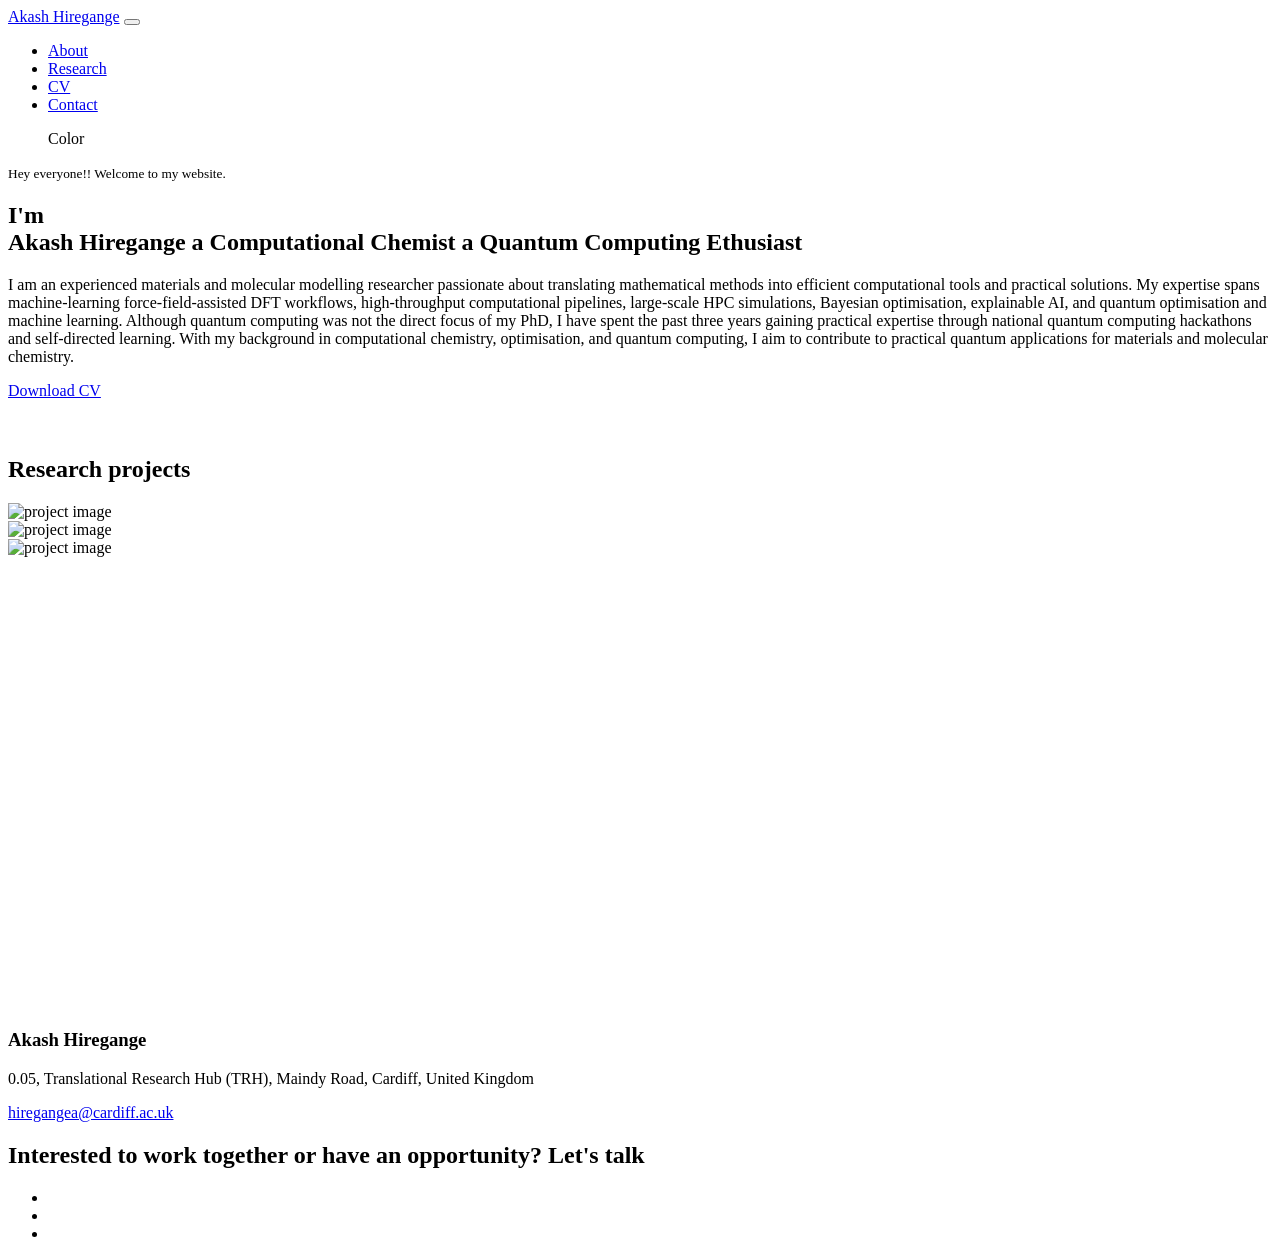
==== index.html @ 556f96cc "Adding index and resume html files. Need to add folders as well" ====
<!doctype html>
<html lang="en">
  <head>
    <meta charset="utf-8">
    <meta name="viewport" content="width=device-width, initial-scale=1, shrink-to-fit=no">
    <meta name="description" content="">
    <meta name="author" content="">

    <title>Akash Hiregange's webpage</title>

    <link rel="stylesheet" href="css/bootstrap.min.css">
    <link rel="stylesheet" href="css/unicons.css">
    <link rel="stylesheet" href="css/owl.carousel.min.css">
    <link rel="stylesheet" href="css/owl.theme.default.min.css">
    <!-- MAIN STYLE -->
    <link rel="stylesheet" href="css/tooplate-style.css">
    <link rel="stylesheet" href="css/styles.css">

    <link href="vendor/font-awesome/css/font-awesome.min.css" rel="stylesheet">

<!--

Tooplate 2115 Marvel

https://www.tooplate.com/view/2115-marvel

-->
  </head>
  <body>

    <!-- MENU -->
    <nav class="navbar navbar-expand-sm navbar-light">
        <div class="container">
            <a class="navbar-brand" href="index.html"><i class='uil uil-user'></i> Akash Hiregange</a>

            <button class="navbar-toggler" type="button" data-toggle="collapse" data-target="#navbarNav" aria-controls="navbarNav" aria-expanded="false"
                aria-label="Toggle navigation">
                <span class="navbar-toggler-icon"></span>
                <span class="navbar-toggler-icon"></span>
                <span class="navbar-toggler-icon"></span>
            </button>

            <div class="collapse navbar-collapse" id="navbarNav">
                <ul class="navbar-nav mx-auto">
                    <li class="nav-item">
                        <a href="#about" class="nav-link"><span data-hover="About">About</span></a>
                    </li>
                    <li class="nav-item">
                        <a href="#project" class="nav-link"><span data-hover="Research">Research</span></a>
                    </li>
                    <li class="nav-item">
                        <a href="resume.html" class="nav-link"><span data-hover="CV">CV</span></a>
                    </li>
                    <li class="nav-item">
                        <a href="#contact" class="nav-link"><span data-hover="Contact">Contact</span></a>
                    </li>
                </ul>

                <ul class="navbar-nav ml-lg-auto">
                    <div class="ml-lg-4">
                      <div class="color-mode d-lg-flex justify-content-center align-items-center">
                        <i class="color-mode-icon"></i>
                        Color
                      </div>
                    </div>
                </ul>
            </div>
        </div>
    </nav>

    <!-- ABOUT -->
<!--    <section class="about full-screen d-lg-flex justify-content-center align-items-center" id="about">-->
    <section id="about">
        <div class="container">
            <div class="row">
                
                <div class="col-lg-12 col-md-12 col-12 d-flex align-items-center">
                    <div class="about-text">
                        <small class="small-text">Hey everyone!! Welcome to <span class="mobile-block">my website.</span></small>
                        <h1 class="animated animated-text">
                            <span class="mr-2">I'm</span>
                                <div class="animated-info">
                                    <span class="animated-item">Akash Hiregange</span>
                                    <span class="animated-item">a Computational Chemist</span>
                                    <span class="animated-item">a Quantum Computing Ethusiast</span>
                                </div>
                        </h1>

                        <p>I am an experienced materials and molecular modelling researcher passionate about translating
                            mathematical methods into efficient computational tools and practical solutions. My expertise
                            spans machine-learning force-field-assisted DFT workflows, high-throughput computational pipelines,
                            large-scale HPC simulations, Bayesian optimisation, explainable AI, and quantum optimisation
                            and machine learning. Although quantum computing was not the direct focus of my PhD, I have
                            spent the past three years gaining practical expertise through national quantum computing
                            hackathons and self-directed learning. With my background in computational chemistry,
                            optimisation, and quantum computing, I aim to contribute to practical quantum applications for
                            materials and molecular chemistry. </p>
                        
                        <div class="custom-btn-group mt-4">
                          <a href="files/CV_Akash_main.pdf" download="Akash-CV.pdf" class="btn mr-lg-2 custom-btn">
                              <i class='uil uil-file-alt'></i> Download CV
                          </a>
                          <!-- <a href="#contact" class="btn custom-btn custom-btn-bg custom-btn-link">Read my blogs</a> -->
                        </div>
                    </div>
                </div>

            </div>

            <div class="row">
                <div class="col-sm">
                    <div class="about-image svg">
                        <img src="images/animation1_resize.gif" class="img-fluid" alt="">
                    </div>
                </div>

                <div class="col-sm">
                    <div class="about-image svg">
                        <img src="images/animation2_resize.gif" class="img-fluid" alt="">
                    </div>
                </div>

            </div>




        </div>
    </section>

    <!-- PROJECTS -->
    <section class="project py-5" id="project">
        <div class="container">

                <div class="row">
                  <div class="col-lg-11 text-center mx-auto col-12">

                      <div class="col-lg-8 mx-auto">
                        <h2>Research projects</h2>
                      </div>

                      <div class="owl-carousel owl-theme">
                        <div class="item">
                          <div class="project-info">
                            <img src="images/project/Slide1.png" class="img-fluid" alt="project image">
                          </div>
                        </div>

                        <div class="item">
                          <div class="project-info">
                            <img src="images/project/Slide2.png" class="img-fluid" alt="project image">
                          </div>
                        </div>

                        <div class="item">
                          <div class="project-info">
                            <img src="images/project/Slide3.png" class="img-fluid" alt="project image">
                          </div>
                        </div>

                      </div>

                  </div>
                </div>
        </div>
    </section>

<!--    <section class="research-projects py-5" id="project">-->
<!--      <div class="container">-->

<!--        &lt;!&ndash; Section heading &ndash;&gt;-->
<!--        <div class="text-center mb-5">-->
<!--          <h2 class="fw-bold">Research Projects</h2>-->
<!--          <p class="text-muted">-->
<!--            Selected research projects and scientific work-->
<!--          </p>-->
<!--        </div>-->

<!--        &lt;!&ndash; Projects &ndash;&gt;-->
<!--        <div class="row g-4">-->

<!--          &lt;!&ndash; Project 1 &ndash;&gt;-->
<!--          <div class="col-md-6 col-lg-4">-->
<!--            <div class="project-card">-->
<!--              <img-->
<!--                src="images/project/surface_energy_phase_diagrams.jpg"-->
<!--                alt="Surface energy phase diagrams"-->
<!--                class="img-fluid"-->
<!--              >-->

<!--              <div class="project-card-body">-->
<!--                <h4>Surface Energy Phase Diagrams</h4>-->
<!--                <p>-->
<!--                  Investigation of surface energetics and phase stability-->
<!--                  using computational modelling.-->
<!--                </p>-->
<!--                <a href="#" class="project-link">View project →</a>-->
<!--              </div>-->
<!--            </div>-->
<!--          </div>-->

<!--          &lt;!&ndash; Project 2 &ndash;&gt;-->
<!--          <div class="col-md-6 col-lg-4">-->
<!--            <div class="project-card">-->
<!--              <img-->
<!--                src="images/project/project-image02.png"-->
<!--                alt="Research project 2"-->
<!--                class="img-fluid"-->
<!--              >-->

<!--              <div class="project-card-body">-->
<!--                <h4>Project Title Two</h4>-->
<!--                <p>-->
<!--                  Short description of the research project and its main-->
<!--                  scientific objective.-->
<!--                </p>-->
<!--                <a href="#" class="project-link">View project →</a>-->
<!--              </div>-->
<!--            </div>-->
<!--          </div>-->

<!--          &lt;!&ndash; Project 3 &ndash;&gt;-->
<!--          <div class="col-md-6 col-lg-4">-->
<!--            <div class="project-card">-->
<!--              <img-->
<!--                src="images/project/project-image03.png"-->
<!--                alt="Research project 3"-->
<!--                class="img-fluid"-->
<!--              >-->

<!--              <div class="project-card-body">-->
<!--                <h4>Project Title Three</h4>-->
<!--                <p>-->
<!--                  Short description of the research project and its main-->
<!--                  scientific objective.-->
<!--                </p>-->
<!--                <a href="#" class="project-link">View project →</a>-->
<!--              </div>-->
<!--            </div>-->
<!--          </div>-->

<!--          &lt;!&ndash; Project 4 &ndash;&gt;-->
<!--          <div class="col-md-6 col-lg-4">-->
<!--            <div class="project-card">-->
<!--              <img-->
<!--                src="images/project/project-image04.png"-->
<!--                alt="Research project 4"-->
<!--                class="img-fluid"-->
<!--              >-->

<!--              <div class="project-card-body">-->
<!--                <h4>Project Title Four</h4>-->
<!--                <p>-->
<!--                  Short description of the research project and its main-->
<!--                  scientific objective.-->
<!--                </p>-->
<!--                <a href="#" class="project-link">View project →</a>-->
<!--              </div>-->
<!--            </div>-->
<!--          </div>-->

<!--          &lt;!&ndash; Project 5 &ndash;&gt;-->
<!--          <div class="col-md-6 col-lg-4">-->
<!--            <div class="project-card">-->
<!--              <div class="project-image">-->
<!--                <img-->
<!--                  src="images/project/project-image05.png"-->
<!--                  alt="Research project 5"-->
<!--                  class="img-fluid"-->
<!--                >-->
<!--              </div>-->

<!--              <div class="project-card-body">-->
<!--                <h4>Project Title Five</h4>-->
<!--                <p>-->
<!--                  Short description of the research project and its main-->
<!--                  scientific objective.-->
<!--                </p>-->
<!--                <a href="#" class="project-link">View project →</a>-->
<!--              </div>-->
<!--            </div>-->
<!--          </div>-->

<!--        </div>-->
<!--      </div>-->
<!--    </section>-->


<!--    &lt;!&ndash; FEATURES &ndash;&gt;-->
<!--    <section class="resume py-5 d-lg-flex justify-content-center align-items-center" id="resume">-->
<!--        <div class="container">-->
<!--            <div class="row">-->

<!--                <div class="col-lg-6 col-12">-->
<!--                  <h2 class="mb-4">Experiences</h2>-->

<!--                    <div class="timeline">-->
<!--                        <div class="timeline-wrapper">-->
<!--                             <div class="timeline-yr">-->
<!--                                  <span>2019</span>-->
<!--                             </div>-->
<!--                             <div class="timeline-info">-->
<!--                                  <h3><span>Project Manager</span><small>Best Studio</small></h3>-->
<!--                                  <p>Proin ornare non purus ut rutrum. Nulla facilisi. Aliquam laoreet libero ac pharetra feugiat. Cras ac fermentum nunc, a faucibus nunc.</p>-->
<!--                             </div>-->
<!--                        </div>-->

<!--                        <div class="timeline-wrapper">-->
<!--                            <div class="timeline-yr">-->
<!--                                <span>2018</span>-->
<!--                            </div>-->
<!--                            <div class="timeline-info">-->
<!--                                <h3><span>UX Designer</span><small>Digital Ace</small></h3>-->
<!--                                <p>Fusce rutrum augue id orci rhoncus molestie. Nunc auctor dignissim lacus vel iaculis.</p>-->
<!--                            </div>-->
<!--                        </div>-->

<!--                        <div class="timeline-wrapper">-->
<!--                            <div class="timeline-yr">-->
<!--                                <span>2016</span>-->
<!--                            </div>-->
<!--                            <div class="timeline-info">-->
<!--                                <h3><span>UI Freelancer</h3>-->
<!--                                <p>Sed fringilla vitae enim sit amet cursus. Sed cursus dictum tortor quis pharetra. Pellentesque habitant morbi tristique senectus et netus et malesuada fames ac turpis egestas.</p>-->
<!--                            </div>-->
<!--                        </div>-->
<!--                        -->
<!--                        <div class="timeline-wrapper">-->
<!--                            <div class="timeline-yr">-->
<!--                                <span>2014</span>-->
<!--                            </div>-->
<!--                            <div class="timeline-info">-->
<!--                                <h3><span>Junior Designer<small>Crafted Co.</small></h3>-->
<!--                                <p>Cras scelerisque scelerisque condimentum. Nullam at volutpat mi. Nunc auctor ipsum eget magna consequat viverra.</p>-->
<!--                            </div>-->
<!--                        </div>-->

<!--                    </div>-->
<!--                </div>-->

<!--                <div class="col-lg-6 col-12">-->
<!--                  <h2 class="mb-4 mobile-mt-2">Educations</h2>-->

<!--                    <div class="timeline">-->
<!--                        <div class="timeline-wrapper">-->
<!--                             <div class="timeline-yr">-->
<!--                                  <span>2017</span>-->
<!--                             </div>-->
<!--                             <div class="timeline-info">-->
<!--                                  <h3><span>Mobile Web</span><small>Master Design</small></h3>-->
<!--                                  <p>Please tell your friends about Tooplate website. That would be very helpful. We need your support.</p>-->
<!--                             </div>-->
<!--                        </div>-->

<!--                        <div class="timeline-wrapper">-->
<!--                            <div class="timeline-yr">-->
<!--                                <span>2015</span>-->
<!--                            </div>-->
<!--                            <div class="timeline-info">-->
<!--                                <h3><span>User Interfaces</span><small>Creative Agency</small></h3>-->
<!--                                <p><a rel="nofollow" href="https://www.facebook.com/tooplate">Tooplate</a> is a great website to download HTML templates without any login or email.</p>-->
<!--                            </div>-->
<!--                        </div>-->
<!--                        -->
<!--                        <div class="timeline-wrapper">-->
<!--                            <div class="timeline-yr">-->
<!--                                <span>2013</span>-->
<!--                            </div>-->
<!--                            <div class="timeline-info">-->
<!--                                <h3><span>Artwork Design</span><small>New Art School</small></h3>-->
<!--                                <p>You can freely use Tooplate's templates for your business or personal sites. You cannot redistribute this template without a permission.</p>-->
<!--                            </div>-->
<!--                        </div>-->

<!--                    </div>-->
<!--                </div>-->
<!--                -->
<!--            </div>-->
<!--        </div>-->
<!--    </section>-->

    <!-- CONTACT -->
    <section class="contact py-5" id="contact">
      <div class="container">
        <div class="row">
          
          <div class="col-lg-5 mr-lg-5 col-12">
            <div class="google-map w-100">
              <iframe src="https://www.google.com/maps/embed?pb=!1m18!1m12!1m3!1d2484.06417499771!2d-3.1889135238367783!3d51.49368981170542!2m3!1f0!2f0!3f0!3m2!1i1024!2i768!4f13.1!3m3!1m2!1s0x486e1d75b00a4489%3A0xdf97c6f25f324407!2sTranslational%20Research%20Hub!5e0!3m2!1sen!2suk!4v1764110910935!5m2!1sen!2suk" width="600" height="450" style="border:0;" allowfullscreen="" loading="lazy" referrerpolicy="no-referrer-when-downgrade"></iframe>
            </div>

            <div class="contact-info d-flex justify-content-between align-items-center py-4 px-lg-5">
                <div class="contact-info-item">
                  <h3 class="mb-3 text-white">Akash Hiregange</h3>
                  <p class="footer-text mb-0">0.05, Translational Research Hub (TRH), Maindy Road, Cardiff, United Kingdom</p>
                    <p></p>
                  <p><a href="mailto:hiregangea@cardiff.ac.uk">hiregangea@cardiff.ac.uk</a></p>
                </div>

<!--                <ul class="social-links">-->
<!--                     <li><a href="#" class="uil uil-dribbble" data-toggle="tooltip" data-placement="left" title="Dribbble"></a></li>-->
<!--                     <li><a href="#" class="uil uil-instagram" data-toggle="tooltip" data-placement="left" title="Instagram"></a></li>-->
<!--                     <li><a href="#" class="uil uil-youtube" data-toggle="tooltip" data-placement="left" title="Youtube"></a></li>-->
<!--                </ul>-->
            </div>
          </div>

          <div class="col-lg-6 col-12">
            <div class="contact-form">
              <h2 class="mb-4">Interested to work together or have an opportunity? Let's talk</h2>

              <ul class="list-inline list-social-icons mb-0">
                <li class="list-inline-item">
                  <a href="https://linkedin.com/in/akash-hiregange-612a5b189">
                    <span class="fa-stack fa-lg">
                      <i class="fa fa-circle fa-stack-2x"></i>
                      <i class="fa fa-linkedin fa-stack-1x fa-inverse"></i>
                    </span>
                  </a>
                </li>
                <li class="list-inline-item">
                  <a href="https://github.com/AkashHiregange">
                    <span class="fa-stack fa-lg">
                      <i class="fa fa-circle fa-stack-2x"></i>
                      <i class="fa fa-github fa-stack-1x fa-inverse"></i>
                    </span>
                  </a>
                </li>
                <li class="list-inline-item">
                  <a href="mailto:hiregangea@cardiff.ac.uk">
                    <span class="fa-stack fa-lg">
                      <i class="fa fa-circle fa-stack-2x"></i>
                      <i class="fa fa-envelope fa-stack-1x fa-inverse"></i>
                    </span>
                  </a>
                </li>
              </ul>

<!--              <h3 class="mb-4">You can reach out to me at <a href="mailto:hiregangea@cardiff.ac.uk">hiregangea@cardiff.ac.uk-->
<!--              </a> or on LinkedIn <a href="https://www.linkedin.com/in/ahiregange/">Akash Hiregange</a></h3>-->

              <!--<form action="" method="get">
                <div class="row">
                  <div class="col-lg-6 col-12">
                    <input type="text" class="form-control" name="name" placeholder="Your Name" id="name">
                  </div>

                  <div class="col-lg-6 col-12">
                    <input type="email" class="form-control" name="email" placeholder="Email" id="email">
                  </div>

                  <div class="col-12">
                    <textarea name="message" rows="6" class="form-control" id="message" placeholder="Message"></textarea>
                  </div>

                  <div class="ml-lg-auto col-lg-5 col-12">
                    <input type="submit" class="form-control submit-btn" value="Send Button">
                  </div>
                </div>
              </form>-->
            </div>
          </div>

        </div>
      </div>
    </section>

    <!-- FOOTER -->
<!--     <footer class="footer py-5">-->
<!--          <div class="container">-->
<!--               <div class="row">-->

<!--                    <div class="col-lg-12 col-12">                                -->
<!--                        <p class="copyright-text text-center">Copyright &copy; 2019 Company Name . All rights reserved</p>-->
<!--                        <p class="copyright-text text-center">Designed by <a rel="nofollow" href="https://www.facebook.com/tooplate">Tooplate</a></p>-->
<!--                    </div>-->
<!--                    -->
<!--               </div>-->
<!--          </div>-->
<!--     </footer>-->

    <script src="js/jquery-3.3.1.min.js"></script>
    <script src="js/popper.min.js"></script>
    <script src="js/bootstrap.min.js"></script>
    <script src="js/Headroom.js"></script>
    <script src="js/jQuery.headroom.js"></script>
    <script src="js/owl.carousel.min.js"></script>
    <script src="js/smoothscroll.js"></script>
    <script src="js/custom.js"></script>

  </body>
</html>
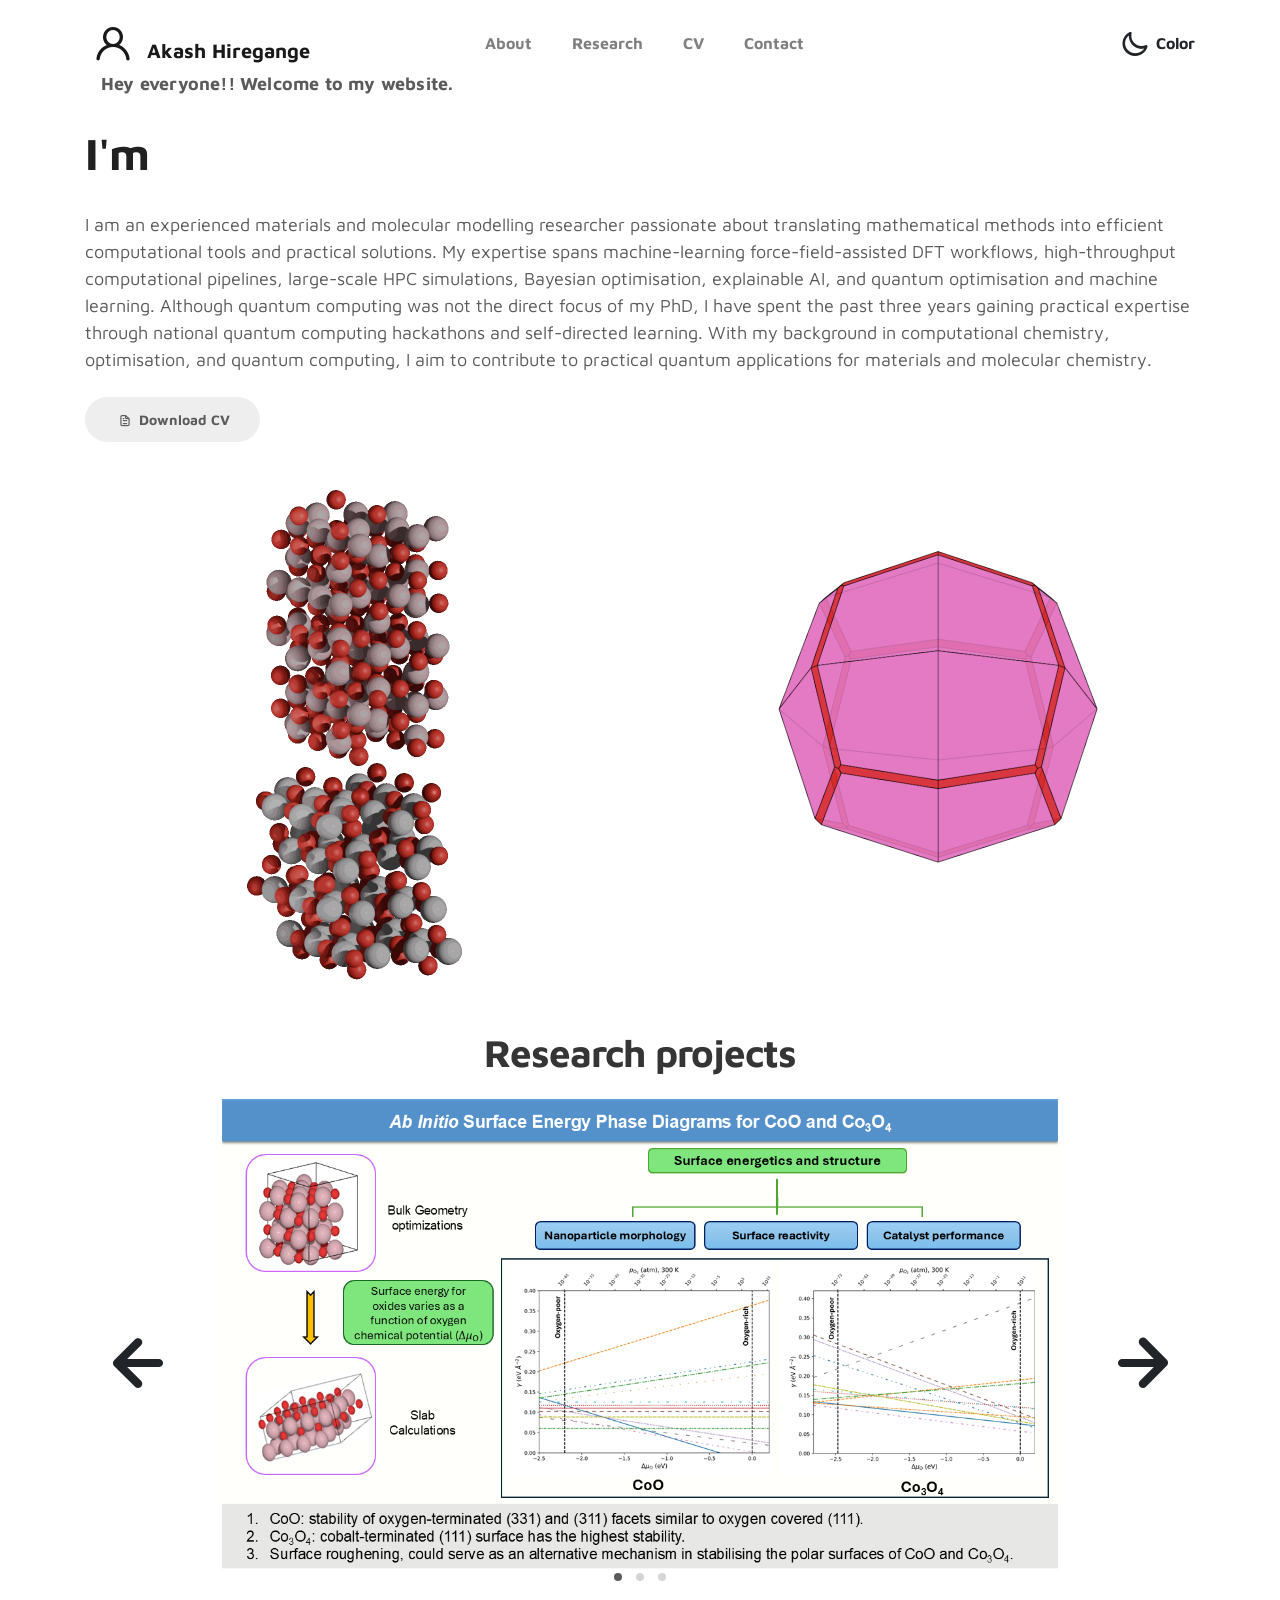
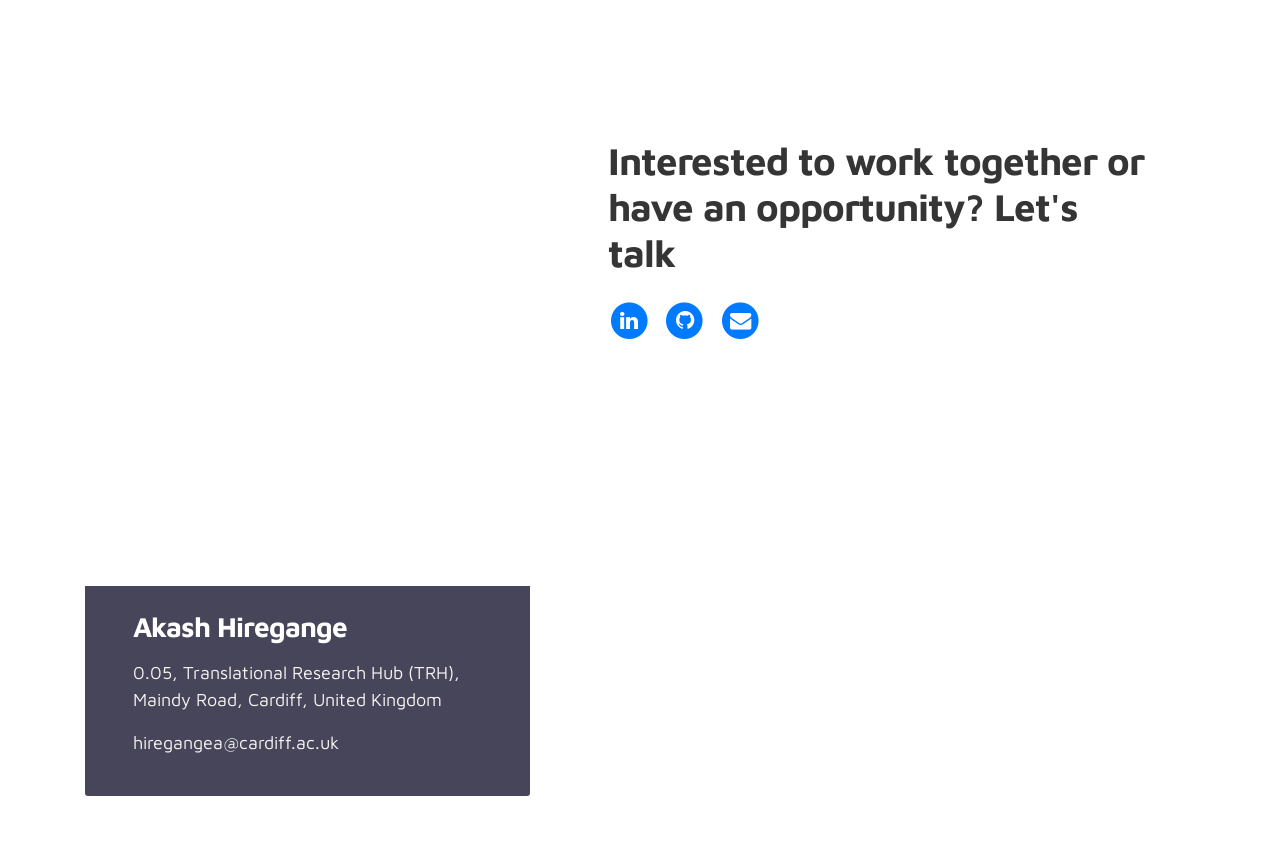
==== commit aba25f03: "Update index.html" ====
--- a/index.html
+++ b/index.html
@@ -142,19 +142,19 @@
                       <div class="owl-carousel owl-theme">
                         <div class="item">
                           <div class="project-info">
-                            <img src="images/project/Slide1.png" class="img-fluid" alt="project image">
+                            <img src="images/project/Slide1.PNG" class="img-fluid" alt="project image">
                           </div>
                         </div>
 
                         <div class="item">
                           <div class="project-info">
-                            <img src="images/project/Slide2.png" class="img-fluid" alt="project image">
+                            <img src="images/project/Slide2.PNG" class="img-fluid" alt="project image">
                           </div>
                         </div>
 
                         <div class="item">
                           <div class="project-info">
-                            <img src="images/project/Slide3.png" class="img-fluid" alt="project image">
+                            <img src="images/project/Slide3.PNG" class="img-fluid" alt="project image">
                           </div>
                         </div>
 
@@ -489,4 +489,4 @@
     <script src="js/custom.js"></script>
 
   </body>
-</html>+</html>
--- a/css/unicons.css
+++ b/css/unicons.css
@@ -0,0 +1,1058 @@
+@font-face {
+  font-family: 'unicons';
+  src: url('../font/unicons.eot?42479262');
+  src: url('../font/unicons.eot?42479262#iefix') format('embedded-opentype'),
+       url('../font/unicons.woff2?42479262') format('woff2'),
+       url('../font/unicons.woff?42479262') format('woff'),
+       url('../font/unicons.ttf?42479262') format('truetype'),
+       url('../font/unicons.svg?42479262#unicons') format('svg');
+  font-weight: normal;
+  font-style: normal;
+}
+/* Chrome hack: SVG is rendered more smooth in Windozze. 100% magic, uncomment if you need it. */
+/* Note, that will break hinting! In other OS-es font will be not as sharp as it could be */
+/*
+@media screen and (-webkit-min-device-pixel-ratio:0) {
+  @font-face {
+    font-family: 'unicons';
+    src: url('../font/unicons.svg?42479262#unicons') format('svg');
+  }
+}
+*/
+ 
+ [class^="uil-"]:before, [class*=" uil-"]:before {
+  font-family: "unicons";
+  font-style: normal;
+  font-weight: normal;
+  speak: none;
+ 
+  display: inline-block;
+  text-decoration: inherit;
+  width: 1em;
+  margin-right: .2em;
+  text-align: center;
+  /* opacity: .8; */
+ 
+  /* For safety - reset parent styles, that can break glyph codes*/
+  font-variant: normal;
+  text-transform: none;
+ 
+  /* fix buttons height, for twitter bootstrap */
+  line-height: 1em;
+ 
+  /* Animation center compensation - margins should be symmetric */
+  /* remove if not needed */
+  margin-left: .2em;
+ 
+  /* you can be more comfortable with increased icons size */
+  /* font-size: 120%; */
+ 
+  /* Font smoothing. That was taken from TWBS */
+  -webkit-font-smoothing: antialiased;
+  -moz-osx-font-smoothing: grayscale;
+ 
+  /* Uncomment for 3D effect */
+  /* text-shadow: 1px 1px 1px rgba(127, 127, 127, 0.3); */
+}
+ 
+.uil-abacus:before { content: '\e800'; } /* '' */
+.uil-accessible-icon-alt:before { content: '\e801'; } /* '' */
+.uil-adjust-alt:before { content: '\e802'; } /* '' */
+.uil-adjust-circle:before { content: '\e803'; } /* '' */
+.uil-adjust-half:before { content: '\e804'; } /* '' */
+.uil-adjust:before { content: '\e805'; } /* '' */
+.uil-airplay:before { content: '\e806'; } /* '' */
+.uil-align-alt:before { content: '\e807'; } /* '' */
+.uil-align-center-alt:before { content: '\e808'; } /* '' */
+.uil-align-center-h:before { content: '\e809'; } /* '' */
+.uil-align-center-justify:before { content: '\e80a'; } /* '' */
+.uil-align-center-v:before { content: '\e80b'; } /* '' */
+.uil-align-center:before { content: '\e80c'; } /* '' */
+.uil-align-justify:before { content: '\e80d'; } /* '' */
+.uil-align-left-justify:before { content: '\e80e'; } /* '' */
+.uil-align-left:before { content: '\e80f'; } /* '' */
+.uil-align-letter-right:before { content: '\e810'; } /* '' */
+.uil-align-right-justify:before { content: '\e811'; } /* '' */
+.uil-align-right:before { content: '\e812'; } /* '' */
+.uil-align:before { content: '\e813'; } /* '' */
+.uil-ambulance:before { content: '\e814'; } /* '' */
+.uil-analysis:before { content: '\e815'; } /* '' */
+.uil-analytics:before { content: '\e816'; } /* '' */
+.uil-anchor:before { content: '\e817'; } /* '' */
+.uil-android-phone-slash:before { content: '\e818'; } /* '' */
+.uil-angle-double-down:before { content: '\e819'; } /* '' */
+.uil-angle-double-left:before { content: '\e81a'; } /* '' */
+.uil-angle-double-right:before { content: '\e81b'; } /* '' */
+.uil-angle-double-up:before { content: '\e81c'; } /* '' */
+.uil-angle-down:before { content: '\e81d'; } /* '' */
+.uil-angle-left:before { content: '\e81e'; } /* '' */
+.uil-angle-right-b:before { content: '\e81f'; } /* '' */
+.uil-angle-right:before { content: '\e820'; } /* '' */
+.uil-angle-up:before { content: '\e821'; } /* '' */
+.uil-annoyed-alt:before { content: '\e822'; } /* '' */
+.uil-annoyed:before { content: '\e823'; } /* '' */
+.uil-apps:before { content: '\e824'; } /* '' */
+.uil-archive-alt:before { content: '\e825'; } /* '' */
+.uil-archive:before { content: '\e826'; } /* '' */
+.uil-arrow-break:before { content: '\e827'; } /* '' */
+.uil-arrow-circle-down:before { content: '\e828'; } /* '' */
+.uil-arrow-circle-left:before { content: '\e829'; } /* '' */
+.uil-arrow-circle-right:before { content: '\e82a'; } /* '' */
+.uil-arrow-circle-up:before { content: '\e82b'; } /* '' */
+.uil-arrow-compress-h:before { content: '\e82c'; } /* '' */
+.uil-arrow-down-left:before { content: '\e82d'; } /* '' */
+.uil-arrow-down-right:before { content: '\e82e'; } /* '' */
+.uil-arrow-down:before { content: '\e82f'; } /* '' */
+.uil-arrow-from-right:before { content: '\e830'; } /* '' */
+.uil-arrow-from-top:before { content: '\e831'; } /* '' */
+.uil-arrow-growth:before { content: '\e832'; } /* '' */
+.uil-arrow-left:before { content: '\e833'; } /* '' */
+.uil-arrow-random:before { content: '\e834'; } /* '' */
+.uil-arrow-resize-diagonal:before { content: '\e835'; } /* '' */
+.uil-arrow-right:before { content: '\e836'; } /* '' */
+.uil-arrow-to-bottom:before { content: '\e837'; } /* '' */
+.uil-arrow-to-right:before { content: '\e838'; } /* '' */
+.uil-arrow-up-left:before { content: '\e839'; } /* '' */
+.uil-arrow-up-right:before { content: '\e83a'; } /* '' */
+.uil-arrow-up:before { content: '\e83b'; } /* '' */
+.uil-arrows-h-alt:before { content: '\e83c'; } /* '' */
+.uil-arrows-h:before { content: '\e83d'; } /* '' */
+.uil-arrows-left-down:before { content: '\e83e'; } /* '' */
+.uil-arrows-maximize:before { content: '\e83f'; } /* '' */
+.uil-arrows-merge:before { content: '\e840'; } /* '' */
+.uil-arrows-resize-h:before { content: '\e841'; } /* '' */
+.uil-arrows-resize-v:before { content: '\e842'; } /* '' */
+.uil-arrows-resize:before { content: '\e843'; } /* '' */
+.uil-arrows-right-down:before { content: '\e844'; } /* '' */
+.uil-arrows-shrink-h:before { content: '\e845'; } /* '' */
+.uil-arrows-shrink-v:before { content: '\e846'; } /* '' */
+.uil-arrows-up-right:before { content: '\e847'; } /* '' */
+.uil-arrows-v-alt:before { content: '\e848'; } /* '' */
+.uil-arrows-v:before { content: '\e849'; } /* '' */
+.uil-at:before { content: '\e84a'; } /* '' */
+.uil-atm-card:before { content: '\e84b'; } /* '' */
+.uil-atom:before { content: '\e84c'; } /* '' */
+.uil-auto-flash:before { content: '\e84d'; } /* '' */
+.uil-award-alt:before { content: '\e84e'; } /* '' */
+.uil-award:before { content: '\e84f'; } /* '' */
+.uil-baby-carriage:before { content: '\e850'; } /* '' */
+.uil-backpack:before { content: '\e851'; } /* '' */
+.uil-backspace:before { content: '\e852'; } /* '' */
+.uil-backward:before { content: '\e853'; } /* '' */
+.uil-bag-alt:before { content: '\e854'; } /* '' */
+.uil-bag-slash:before { content: '\e855'; } /* '' */
+.uil-bag:before { content: '\e856'; } /* '' */
+.uil-ball:before { content: '\e857'; } /* '' */
+.uil-ban:before { content: '\e858'; } /* '' */
+.uil-bars:before { content: '\e859'; } /* '' */
+.uil-basketball-hoop:before { content: '\e85a'; } /* '' */
+.uil-basketball:before { content: '\e85b'; } /* '' */
+.uil-battery-bolt:before { content: '\e85c'; } /* '' */
+.uil-battery-empty:before { content: '\e85d'; } /* '' */
+.uil-bed-double:before { content: '\e85e'; } /* '' */
+.uil-bed:before { content: '\e85f'; } /* '' */
+.uil-bell-school:before { content: '\e860'; } /* '' */
+.uil-bell-slash:before { content: '\e861'; } /* '' */
+.uil-bill:before { content: '\e862'; } /* '' */
+.uil-bitcoin-circle:before { content: '\e863'; } /* '' */
+.uil-bitcoin:before { content: '\e864'; } /* '' */
+.uil-bluetooth-b:before { content: '\e865'; } /* '' */
+.uil-bolt-alt:before { content: '\e866'; } /* '' */
+.uil-bolt-slash:before { content: '\e867'; } /* '' */
+.uil-bolt:before { content: '\e868'; } /* '' */
+.uil-book-alt:before { content: '\e869'; } /* '' */
+.uil-book-medical:before { content: '\e86a'; } /* '' */
+.uil-book-open:before { content: '\e86b'; } /* '' */
+.uil-book-reader:before { content: '\e86c'; } /* '' */
+.uil-book:before { content: '\e86d'; } /* '' */
+.uil-bookmark-full:before { content: '\e86e'; } /* '' */
+.uil-bookmark:before { content: '\e86f'; } /* '' */
+.uil-books:before { content: '\e870'; } /* '' */
+.uil-boombox:before { content: '\e871'; } /* '' */
+.uil-border-alt:before { content: '\e872'; } /* '' */
+.uil-border-bottom:before { content: '\e873'; } /* '' */
+.uil-border-clear:before { content: '\e874'; } /* '' */
+.uil-border-horizontal:before { content: '\e875'; } /* '' */
+.uil-border-inner:before { content: '\e876'; } /* '' */
+.uil-border-left:before { content: '\e877'; } /* '' */
+.uil-border-out:before { content: '\e878'; } /* '' */
+.uil-border-right:before { content: '\e879'; } /* '' */
+.uil-border-top:before { content: '\e87a'; } /* '' */
+.uil-border-vertical:before { content: '\e87b'; } /* '' */
+.uil-box:before { content: '\e87c'; } /* '' */
+.uil-briefcase-alt:before { content: '\e87d'; } /* '' */
+.uil-briefcase:before { content: '\e87e'; } /* '' */
+.uil-bright:before { content: '\e87f'; } /* '' */
+.uil-brightness-empty:before { content: '\e880'; } /* '' */
+.uil-brightness-half:before { content: '\e881'; } /* '' */
+.uil-brightness-low:before { content: '\e882'; } /* '' */
+.uil-brightness-minus:before { content: '\e883'; } /* '' */
+.uil-brightness-plus:before { content: '\e884'; } /* '' */
+.uil-brightness:before { content: '\e885'; } /* '' */
+.uil-bring-bottom:before { content: '\e886'; } /* '' */
+.uil-bring-front:before { content: '\e887'; } /* '' */
+.uil-brush-alt:before { content: '\e888'; } /* '' */
+.uil-bug:before { content: '\e889'; } /* '' */
+.uil-building:before { content: '\e88a'; } /* '' */
+.uil-bullseye:before { content: '\e88b'; } /* '' */
+.uil-bus-alt:before { content: '\e88c'; } /* '' */
+.uil-bus-school:before { content: '\e88d'; } /* '' */
+.uil-bus:before { content: '\e88e'; } /* '' */
+.uil-calcualtor:before { content: '\e88f'; } /* '' */
+.uil-calculator-alt:before { content: '\e890'; } /* '' */
+.uil-calendar-alt:before { content: '\e891'; } /* '' */
+.uil-calendar-slash:before { content: '\e892'; } /* '' */
+.uil-calender:before { content: '\e893'; } /* '' */
+.uil-calling:before { content: '\e894'; } /* '' */
+.uil-camera-plus:before { content: '\e895'; } /* '' */
+.uil-camera-slash:before { content: '\e896'; } /* '' */
+.uil-camera:before { content: '\e897'; } /* '' */
+.uil-cancel:before { content: '\e898'; } /* '' */
+.uil-capsule:before { content: '\e899'; } /* '' */
+.uil-capture:before { content: '\e89a'; } /* '' */
+.uil-car-sideview:before { content: '\e89b'; } /* '' */
+.uil-car-slash:before { content: '\e89c'; } /* '' */
+.uil-car-wash:before { content: '\e89d'; } /* '' */
+.uil-car:before { content: '\e89e'; } /* '' */
+.uil-card-atm:before { content: '\e89f'; } /* '' */
+.uil-caret-right:before { content: '\e8a0'; } /* '' */
+.uil-cart:before { content: '\e8a1'; } /* '' */
+.uil-cell:before { content: '\e8a2'; } /* '' */
+.uil-celsius:before { content: '\e8a3'; } /* '' */
+.uil-chart-bar-alt:before { content: '\e8a4'; } /* '' */
+.uil-chart-bar:before { content: '\e8a5'; } /* '' */
+.uil-chart-down:before { content: '\e8a6'; } /* '' */
+.uil-chart-growth-alt:before { content: '\e8a7'; } /* '' */
+.uil-chart-growth:before { content: '\e8a8'; } /* '' */
+.uil-chart-line:before { content: '\e8a9'; } /* '' */
+.uil-chart-pie-alt:before { content: '\e8aa'; } /* '' */
+.uil-chart-pie:before { content: '\e8ab'; } /* '' */
+.uil-chart:before { content: '\e8ac'; } /* '' */
+.uil-chat-bubble-user:before { content: '\e8ad'; } /* '' */
+.uil-chat-info:before { content: '\e8ae'; } /* '' */
+.uil-chat:before { content: '\e8af'; } /* '' */
+.uil-check-circle:before { content: '\e8b0'; } /* '' */
+.uil-check-square:before { content: '\e8b1'; } /* '' */
+.uil-check:before { content: '\e8b2'; } /* '' */
+.uil-circle-layer:before { content: '\e8b3'; } /* '' */
+.uil-circle:before { content: '\e8b4'; } /* '' */
+.uil-circuit:before { content: '\e8b5'; } /* '' */
+.uil-clapper-board:before { content: '\e8b6'; } /* '' */
+.uil-clipboard-alt:before { content: '\e8b7'; } /* '' */
+.uil-clipboard-blank:before { content: '\e8b8'; } /* '' */
+.uil-clipboard-notes:before { content: '\e8b9'; } /* '' */
+.uil-clipboard:before { content: '\e8ba'; } /* '' */
+.uil-clock-eight:before { content: '\e8bb'; } /* '' */
+.uil-clock-five:before { content: '\e8bc'; } /* '' */
+.uil-clock-nine:before { content: '\e8bd'; } /* '' */
+.uil-clock-seven:before { content: '\e8be'; } /* '' */
+.uil-clock-ten:before { content: '\e8bf'; } /* '' */
+.uil-clock-three:before { content: '\e8c0'; } /* '' */
+.uil-clock-two:before { content: '\e8c1'; } /* '' */
+.uil-clock:before { content: '\e8c2'; } /* '' */
+.uil-closed-captioning:before { content: '\e8c3'; } /* '' */
+.uil-cloud-block:before { content: '\e8c4'; } /* '' */
+.uil-cloud-bookmark:before { content: '\e8c5'; } /* '' */
+.uil-cloud-check:before { content: '\e8c6'; } /* '' */
+.uil-cloud-computing:before { content: '\e8c7'; } /* '' */
+.uil-cloud-data-connection:before { content: '\e8c8'; } /* '' */
+.uil-cloud-database-tree:before { content: '\e8c9'; } /* '' */
+.uil-cloud-download:before { content: '\e8ca'; } /* '' */
+.uil-cloud-drizzle:before { content: '\e8cb'; } /* '' */
+.uil-cloud-exclamation:before { content: '\e8cc'; } /* '' */
+.uil-cloud-hail:before { content: '\e8cd'; } /* '' */
+.uil-cloud-heart:before { content: '\e8ce'; } /* '' */
+.uil-cloud-info:before { content: '\e8cf'; } /* '' */
+.uil-cloud-lock:before { content: '\e8d0'; } /* '' */
+.uil-cloud-meatball:before { content: '\e8d1'; } /* '' */
+.uil-cloud-moon-hail:before { content: '\e8d2'; } /* '' */
+.uil-cloud-moon-meatball:before { content: '\e8d3'; } /* '' */
+.uil-cloud-moon-rain:before { content: '\e8d4'; } /* '' */
+.uil-cloud-moon-showers:before { content: '\e8d5'; } /* '' */
+.uil-cloud-moon:before { content: '\e8d6'; } /* '' */
+.uil-cloud-question:before { content: '\e8d7'; } /* '' */
+.uil-cloud-rain-sun:before { content: '\e8d8'; } /* '' */
+.uil-cloud-rain:before { content: '\e8d9'; } /* '' */
+.uil-cloud-redo:before { content: '\e8da'; } /* '' */
+.uil-cloud-set:before { content: '\e8db'; } /* '' */
+.uil-cloud-share:before { content: '\e8dc'; } /* '' */
+.uil-cloud-shield:before { content: '\e8dd'; } /* '' */
+.uil-cloud-showers-alt:before { content: '\e8de'; } /* '' */
+.uil-cloud-showers-heavy:before { content: '\e8df'; } /* '' */
+.uil-cloud-showers:before { content: '\e8e0'; } /* '' */
+.uil-cloud-slash:before { content: '\e8e1'; } /* '' */
+.uil-cloud-sun-hail:before { content: '\e8e2'; } /* '' */
+.uil-cloud-sun-meatball:before { content: '\e8e3'; } /* '' */
+.uil-cloud-sun-rain-alt:before { content: '\e8e4'; } /* '' */
+.uil-cloud-sun-rain:before { content: '\e8e5'; } /* '' */
+.uil-cloud-sun-tear:before { content: '\e8e6'; } /* '' */
+.uil-cloud-sun:before { content: '\e8e7'; } /* '' */
+.uil-cloud-times:before { content: '\e8e8'; } /* '' */
+.uil-cloud-unlock:before { content: '\e8e9'; } /* '' */
+.uil-cloud-upload:before { content: '\e8ea'; } /* '' */
+.uil-cloud-wifi:before { content: '\e8eb'; } /* '' */
+.uil-cloud-wind:before { content: '\e8ec'; } /* '' */
+.uil-cloud:before { content: '\e8ed'; } /* '' */
+.uil-clouds:before { content: '\e8ee'; } /* '' */
+.uil-club:before { content: '\e8ef'; } /* '' */
+.uil-code:before { content: '\e8f0'; } /* '' */
+.uil-coffee:before { content: '\e8f1'; } /* '' */
+.uil-cog:before { content: '\e8f2'; } /* '' */
+.uil-coins:before { content: '\e8f3'; } /* '' */
+.uil-columns:before { content: '\e8f4'; } /* '' */
+.uil-comment-alt-block:before { content: '\e8f5'; } /* '' */
+.uil-comment-alt-chart-lines:before { content: '\e8f6'; } /* '' */
+.uil-comment-alt-check:before { content: '\e8f7'; } /* '' */
+.uil-comment-alt-dots:before { content: '\e8f8'; } /* '' */
+.uil-comment-alt-download:before { content: '\e8f9'; } /* '' */
+.uil-comment-alt-edit:before { content: '\e8fa'; } /* '' */
+.uil-comment-alt-exclamation:before { content: '\e8fb'; } /* '' */
+.uil-comment-alt-heart:before { content: '\e8fc'; } /* '' */
+.uil-comment-alt-image:before { content: '\e8fd'; } /* '' */
+.uil-comment-alt-info:before { content: '\e8fe'; } /* '' */
+.uil-comment-alt-lines:before { content: '\e8ff'; } /* '' */
+.uil-comment-alt-lock:before { content: '\e900'; } /* '' */
+.uil-comment-alt-medical:before { content: '\e901'; } /* '' */
+.uil-comment-alt-message:before { content: '\e902'; } /* '' */
+.uil-comment-alt-notes:before { content: '\e903'; } /* '' */
+.uil-comment-alt-plus:before { content: '\e904'; } /* '' */
+.uil-comment-alt-question:before { content: '\e905'; } /* '' */
+.uil-comment-alt-redo:before { content: '\e906'; } /* '' */
+.uil-comment-alt-search:before { content: '\e907'; } /* '' */
+.uil-comment-alt-share:before { content: '\e908'; } /* '' */
+.uil-comment-alt-shield:before { content: '\e909'; } /* '' */
+.uil-comment-alt-upload:before { content: '\e90a'; } /* '' */
+.uil-comment-alt-verify:before { content: '\e90b'; } /* '' */
+.uil-comment-alt:before { content: '\e90c'; } /* '' */
+.uil-comment-block:before { content: '\e90d'; } /* '' */
+.uil-comment-chart-line:before { content: '\e90e'; } /* '' */
+.uil-comment-check:before { content: '\e90f'; } /* '' */
+.uil-comment-dots:before { content: '\e910'; } /* '' */
+.uil-comment-download:before { content: '\e911'; } /* '' */
+.uil-comment-edit:before { content: '\e912'; } /* '' */
+.uil-comment-exclamation:before { content: '\e913'; } /* '' */
+.uil-comment-heart:before { content: '\e914'; } /* '' */
+.uil-comment-image:before { content: '\e915'; } /* '' */
+.uil-comment-info-alt:before { content: '\e916'; } /* '' */
+.uil-comment-info:before { content: '\e917'; } /* '' */
+.uil-comment-lines:before { content: '\e918'; } /* '' */
+.uil-comment-lock:before { content: '\e919'; } /* '' */
+.uil-comment-medical:before { content: '\e91a'; } /* '' */
+.uil-comment-message:before { content: '\e91b'; } /* '' */
+.uil-comment-notes:before { content: '\e91c'; } /* '' */
+.uil-comment-plus:before { content: '\e91d'; } /* '' */
+.uil-comment-question:before { content: '\e91e'; } /* '' */
+.uil-comment-redo:before { content: '\e91f'; } /* '' */
+.uil-comment-search:before { content: '\e920'; } /* '' */
+.uil-comment-share:before { content: '\e921'; } /* '' */
+.uil-comment-shield:before { content: '\e922'; } /* '' */
+.uil-comment-slash:before { content: '\e923'; } /* '' */
+.uil-comment-upload:before { content: '\e924'; } /* '' */
+.uil-comment-verify:before { content: '\e925'; } /* '' */
+.uil-comment:before { content: '\e926'; } /* '' */
+.uil-comments-alt:before { content: '\e927'; } /* '' */
+.uil-comments:before { content: '\e928'; } /* '' */
+.uil-commnet-alt-slash:before { content: '\e929'; } /* '' */
+.uil-compact-disc:before { content: '\e92a'; } /* '' */
+.uil-compass:before { content: '\e92b'; } /* '' */
+.uil-compress-alt-left:before { content: '\e92c'; } /* '' */
+.uil-compress-alt:before { content: '\e92d'; } /* '' */
+.uil-compress-arrows:before { content: '\e92e'; } /* '' */
+.uil-compress-lines:before { content: '\e92f'; } /* '' */
+.uil-compress-point:before { content: '\e930'; } /* '' */
+.uil-compress-v:before { content: '\e931'; } /* '' */
+.uil-compress:before { content: '\e932'; } /* '' */
+.uil-computer-mouse:before { content: '\e933'; } /* '' */
+.uil-confused:before { content: '\e934'; } /* '' */
+.uil-constructor:before { content: '\e935'; } /* '' */
+.uil-copy-alt:before { content: '\e936'; } /* '' */
+.uil-copy-landscape:before { content: '\e937'; } /* '' */
+.uil-copy:before { content: '\e938'; } /* '' */
+.uil-copyright:before { content: '\e939'; } /* '' */
+.uil-corner-down-left:before { content: '\e93a'; } /* '' */
+.uil-corner-down-right-alt:before { content: '\e93b'; } /* '' */
+.uil-corner-down-right:before { content: '\e93c'; } /* '' */
+.uil-corner-left-down:before { content: '\e93d'; } /* '' */
+.uil-corner-right-down:before { content: '\e93e'; } /* '' */
+.uil-corner-up-left-alt:before { content: '\e93f'; } /* '' */
+.uil-corner-up-left:before { content: '\e940'; } /* '' */
+.uil-corner-up-right-alt:before { content: '\e941'; } /* '' */
+.uil-corner-up-right:before { content: '\e942'; } /* '' */
+.uil-creative-commons-pd-alt:before { content: '\e943'; } /* '' */
+.uil-creative-commons-pd:before { content: '\e944'; } /* '' */
+.uil-crockery:before { content: '\e945'; } /* '' */
+.uil-crop-alt-rotate-left:before { content: '\e946'; } /* '' */
+.uil-crop-alt-rotate-right:before { content: '\e947'; } /* '' */
+.uil-crop-alt:before { content: '\e948'; } /* '' */
+.uil-crosshair-alt:before { content: '\e949'; } /* '' */
+.uil-crosshair:before { content: '\e94a'; } /* '' */
+.uil-crosshairs:before { content: '\e94b'; } /* '' */
+.uil-cube:before { content: '\e94c'; } /* '' */
+.uil-data-sharing:before { content: '\e94d'; } /* '' */
+.uil-database-alt:before { content: '\e94e'; } /* '' */
+.uil-database:before { content: '\e94f'; } /* '' */
+.uil-desert:before { content: '\e950'; } /* '' */
+.uil-desktop-alt-slash:before { content: '\e951'; } /* '' */
+.uil-desktop-alt:before { content: '\e952'; } /* '' */
+.uil-desktop-cloud-alt:before { content: '\e953'; } /* '' */
+.uil-desktop-slash:before { content: '\e954'; } /* '' */
+.uil-desktop:before { content: '\e955'; } /* '' */
+.uil-dialpad-alt:before { content: '\e956'; } /* '' */
+.uil-dialpad:before { content: '\e957'; } /* '' */
+.uil-diamond:before { content: '\e958'; } /* '' */
+.uil-diary-alt:before { content: '\e959'; } /* '' */
+.uil-diary:before { content: '\e95a'; } /* '' */
+.uil-dice-five:before { content: '\e95b'; } /* '' */
+.uil-dice-four:before { content: '\e95c'; } /* '' */
+.uil-dice-one:before { content: '\e95d'; } /* '' */
+.uil-dice-six:before { content: '\e95e'; } /* '' */
+.uil-dice-three:before { content: '\e95f'; } /* '' */
+.uil-dice-two:before { content: '\e960'; } /* '' */
+.uil-direction:before { content: '\e961'; } /* '' */
+.uil-directions:before { content: '\e962'; } /* '' */
+.uil-dizzy-meh:before { content: '\e963'; } /* '' */
+.uil-dna:before { content: '\e964'; } /* '' */
+.uil-document-layout-center:before { content: '\e965'; } /* '' */
+.uil-document-layout-left:before { content: '\e966'; } /* '' */
+.uil-document-layout-right:before { content: '\e967'; } /* '' */
+.uil-document:before { content: '\e968'; } /* '' */
+.uil-dollar-alt:before { content: '\e969'; } /* '' */
+.uil-dollar-sign-alt:before { content: '\e96a'; } /* '' */
+.uil-dollar-sign:before { content: '\e96b'; } /* '' */
+.uil-down-arrow:before { content: '\e96c'; } /* '' */
+.uil-download-alt:before { content: '\e96d'; } /* '' */
+.uil-dribbble:before { content: '\e96e'; } /* '' */
+.uil-drill:before { content: '\e96f'; } /* '' */
+.uil-dropbox:before { content: '\e970'; } /* '' */
+.uil-dumbbell:before { content: '\e971'; } /* '' */
+.uil-edit-alt:before { content: '\e972'; } /* '' */
+.uil-edit:before { content: '\e973'; } /* '' */
+.uil-ellipsis-h:before { content: '\e974'; } /* '' */
+.uil-ellipsis-v:before { content: '\e975'; } /* '' */
+.uil-emoji:before { content: '\e976'; } /* '' */
+.uil-enter:before { content: '\e977'; } /* '' */
+.uil-entry:before { content: '\e978'; } /* '' */
+.uil-envelope-add:before { content: '\e979'; } /* '' */
+.uil-envelope-alt:before { content: '\e97a'; } /* '' */
+.uil-envelope-block:before { content: '\e97b'; } /* '' */
+.uil-envelope-bookmark:before { content: '\e97c'; } /* '' */
+.uil-envelope-check:before { content: '\e97d'; } /* '' */
+.uil-envelope-download-alt:before { content: '\e97e'; } /* '' */
+.uil-envelope-download:before { content: '\e97f'; } /* '' */
+.uil-envelope-edit:before { content: '\e980'; } /* '' */
+.uil-envelope-exclamation:before { content: '\e981'; } /* '' */
+.uil-envelope-heart:before { content: '\e982'; } /* '' */
+.uil-envelope-info:before { content: '\e983'; } /* '' */
+.uil-envelope-lock:before { content: '\e984'; } /* '' */
+.uil-envelope-minus:before { content: '\e985'; } /* '' */
+.uil-envelope-open:before { content: '\e986'; } /* '' */
+.uil-envelope-question:before { content: '\e987'; } /* '' */
+.uil-envelope-receive:before { content: '\e988'; } /* '' */
+.uil-envelope-redo:before { content: '\e989'; } /* '' */
+.uil-envelope-search:before { content: '\e98a'; } /* '' */
+.uil-envelope-send:before { content: '\e98b'; } /* '' */
+.uil-envelope-share:before { content: '\e98c'; } /* '' */
+.uil-envelope-shield:before { content: '\e98d'; } /* '' */
+.uil-envelope-star:before { content: '\e98e'; } /* '' */
+.uil-envelope-times:before { content: '\e98f'; } /* '' */
+.uil-envelope-upload-alt:before { content: '\e990'; } /* '' */
+.uil-envelope-upload:before { content: '\e991'; } /* '' */
+.uil-envelope:before { content: '\e992'; } /* '' */
+.uil-envelopes:before { content: '\e993'; } /* '' */
+.uil-equal-circle:before { content: '\e994'; } /* '' */
+.uil-euro-circle:before { content: '\e995'; } /* '' */
+.uil-euro:before { content: '\e996'; } /* '' */
+.uil-exchange-alt:before { content: '\e997'; } /* '' */
+.uil-exchange:before { content: '\e998'; } /* '' */
+.uil-exclamation-circle:before { content: '\e999'; } /* '' */
+.uil-exclamation-octagon:before { content: '\e99a'; } /* '' */
+.uil-exclamation-triangle:before { content: '\e99b'; } /* '' */
+.uil-exclude:before { content: '\e99c'; } /* '' */
+.uil-exit:before { content: '\e99d'; } /* '' */
+.uil-expand-alt:before { content: '\e99e'; } /* '' */
+.uil-expand-arrows-alt:before { content: '\e99f'; } /* '' */
+.uil-expand-arrows:before { content: '\e9a0'; } /* '' */
+.uil-expand-from-corner:before { content: '\e9a1'; } /* '' */
+.uil-expand-left:before { content: '\e9a2'; } /* '' */
+.uil-export:before { content: '\e9a3'; } /* '' */
+.uil-exposure-alt:before { content: '\e9a4'; } /* '' */
+.uil-exposure-increase:before { content: '\e9a5'; } /* '' */
+.uil-external-link-alt:before { content: '\e9a6'; } /* '' */
+.uil-eye-slash:before { content: '\e9a7'; } /* '' */
+.uil-eye:before { content: '\e9a8'; } /* '' */
+.uil-facebook:before { content: '\e9a9'; } /* '' */
+.uil-fahrenheit:before { content: '\e9aa'; } /* '' */
+.uil-fast-mail-alt:before { content: '\e9ab'; } /* '' */
+.uil-fast-mail:before { content: '\e9ac'; } /* '' */
+.uil-favorite:before { content: '\e9ad'; } /* '' */
+.uil-feedback:before { content: '\e9ae'; } /* '' */
+.uil-file-alt:before { content: '\e9af'; } /* '' */
+.uil-file-blank:before { content: '\e9b0'; } /* '' */
+.uil-file-block-alt:before { content: '\e9b1'; } /* '' */
+.uil-file-bookmark-alt:before { content: '\e9b2'; } /* '' */
+.uil-file-check-alt:before { content: '\e9b3'; } /* '' */
+.uil-file-check:before { content: '\e9b4'; } /* '' */
+.uil-file-contract-dollar:before { content: '\e9b5'; } /* '' */
+.uil-file-copy-alt:before { content: '\e9b6'; } /* '' */
+.uil-file-download-alt:before { content: '\e9b7'; } /* '' */
+.uil-file-download:before { content: '\e9b8'; } /* '' */
+.uil-file-edit-alt:before { content: '\e9b9'; } /* '' */
+.uil-file-exclamation-alt:before { content: '\e9ba'; } /* '' */
+.uil-file-exclamation:before { content: '\e9bb'; } /* '' */
+.uil-file-heart:before { content: '\e9bc'; } /* '' */
+.uil-file-info-alt:before { content: '\e9bd'; } /* '' */
+.uil-file-landscape-alt:before { content: '\e9be'; } /* '' */
+.uil-file-landscape:before { content: '\e9bf'; } /* '' */
+.uil-file-lanscape-slash:before { content: '\e9c0'; } /* '' */
+.uil-file-lock-alt:before { content: '\e9c1'; } /* '' */
+.uil-file-medical-alt:before { content: '\e9c2'; } /* '' */
+.uil-file-medical:before { content: '\e9c3'; } /* '' */
+.uil-file-minus-alt:before { content: '\e9c4'; } /* '' */
+.uil-file-minus:before { content: '\e9c5'; } /* '' */
+.uil-file-network:before { content: '\e9c6'; } /* '' */
+.uil-file-plus-alt:before { content: '\e9c7'; } /* '' */
+.uil-file-plus:before { content: '\e9c8'; } /* '' */
+.uil-file-question-alt:before { content: '\e9c9'; } /* '' */
+.uil-file-question:before { content: '\e9ca'; } /* '' */
+.uil-file-redo-alt:before { content: '\e9cb'; } /* '' */
+.uil-file-search-alt:before { content: '\e9cc'; } /* '' */
+.uil-file-share-alt:before { content: '\e9cd'; } /* '' */
+.uil-file-shield-alt:before { content: '\e9ce'; } /* '' */
+.uil-file-slash:before { content: '\e9cf'; } /* '' */
+.uil-file-times-alt:before { content: '\e9d0'; } /* '' */
+.uil-file-times:before { content: '\e9d1'; } /* '' */
+.uil-file-upload-alt:before { content: '\e9d2'; } /* '' */
+.uil-file-upload:before { content: '\e9d3'; } /* '' */
+.uil-file:before { content: '\e9d4'; } /* '' */
+.uil-files-landscapes-alt:before { content: '\e9d5'; } /* '' */
+.uil-files-landscapes:before { content: '\e9d6'; } /* '' */
+.uil-film:before { content: '\e9d7'; } /* '' */
+.uil-filter-slash:before { content: '\e9d8'; } /* '' */
+.uil-filter:before { content: '\e9d9'; } /* '' */
+.uil-flask-potion:before { content: '\e9da'; } /* '' */
+.uil-flask:before { content: '\e9db'; } /* '' */
+.uil-flip-h-alt:before { content: '\e9dc'; } /* '' */
+.uil-flip-h:before { content: '\e9dd'; } /* '' */
+.uil-flip-v-alt:before { content: '\e9de'; } /* '' */
+.uil-flip-v:before { content: '\e9df'; } /* '' */
+.uil-flower:before { content: '\e9e0'; } /* '' */
+.uil-focus-add:before { content: '\e9e1'; } /* '' */
+.uil-focus-target:before { content: '\e9e2'; } /* '' */
+.uil-focus:before { content: '\e9e3'; } /* '' */
+.uil-folder-check:before { content: '\e9e4'; } /* '' */
+.uil-folder-download:before { content: '\e9e5'; } /* '' */
+.uil-folder-exclamation:before { content: '\e9e6'; } /* '' */
+.uil-folder-heart:before { content: '\e9e7'; } /* '' */
+.uil-folder-info:before { content: '\e9e8'; } /* '' */
+.uil-folder-lock:before { content: '\e9e9'; } /* '' */
+.uil-folder-medical:before { content: '\e9ea'; } /* '' */
+.uil-folder-minus:before { content: '\e9eb'; } /* '' */
+.uil-folder-network:before { content: '\e9ec'; } /* '' */
+.uil-folder-plus:before { content: '\e9ed'; } /* '' */
+.uil-folder-question:before { content: '\e9ee'; } /* '' */
+.uil-folder-slash:before { content: '\e9ef'; } /* '' */
+.uil-folder-times:before { content: '\e9f0'; } /* '' */
+.uil-folder-upload:before { content: '\e9f1'; } /* '' */
+.uil-folder:before { content: '\e9f2'; } /* '' */
+.uil-food:before { content: '\e9f3'; } /* '' */
+.uil-football-american:before { content: '\e9f4'; } /* '' */
+.uil-football-ball:before { content: '\e9f5'; } /* '' */
+.uil-football:before { content: '\e9f6'; } /* '' */
+.uil-forecastcloud-moon-tear:before { content: '\e9f7'; } /* '' */
+.uil-forwaded-call:before { content: '\e9f8'; } /* '' */
+.uil-forward:before { content: '\e9f9'; } /* '' */
+.uil-frown:before { content: '\e9fa'; } /* '' */
+.uil-game-structure:before { content: '\e9fb'; } /* '' */
+.uil-game:before { content: '\e9fc'; } /* '' */
+.uil-gift:before { content: '\e9fd'; } /* '' */
+.uil-glass-martini-alt-slash:before { content: '\e9fe'; } /* '' */
+.uil-glass-martini-alt:before { content: '\e9ff'; } /* '' */
+.uil-glass-martini:before { content: '\ea00'; } /* '' */
+.uil-glass-tea:before { content: '\ea01'; } /* '' */
+.uil-glass:before { content: '\ea02'; } /* '' */
+.uil-globe:before { content: '\ea03'; } /* '' */
+.uil-gold:before { content: '\ea04'; } /* '' */
+.uil-google-drive:before { content: '\ea05'; } /* '' */
+.uil-graduation-hat:before { content: '\ea06'; } /* '' */
+.uil-graph-bar:before { content: '\ea07'; } /* '' */
+.uil-grid:before { content: '\ea08'; } /* '' */
+.uil-grids:before { content: '\ea09'; } /* '' */
+.uil-grin-tongue-wink-alt:before { content: '\ea0a'; } /* '' */
+.uil-grin-tongue-wink:before { content: '\ea0b'; } /* '' */
+.uil-grin:before { content: '\ea0c'; } /* '' */
+.uil-grip-horizontal-line:before { content: '\ea0d'; } /* '' */
+.uil-hdd:before { content: '\ea0e'; } /* '' */
+.uil-headphones-alt:before { content: '\ea0f'; } /* '' */
+.uil-headphones:before { content: '\ea10'; } /* '' */
+.uil-heart-alt:before { content: '\ea11'; } /* '' */
+.uil-heart-medical:before { content: '\ea12'; } /* '' */
+.uil-heart-rate:before { content: '\ea13'; } /* '' */
+.uil-heart-sign:before { content: '\ea14'; } /* '' */
+.uil-heart:before { content: '\ea15'; } /* '' */
+.uil-heartbeat:before { content: '\ea16'; } /* '' */
+.uil-history-alt:before { content: '\ea17'; } /* '' */
+.uil-history:before { content: '\ea18'; } /* '' */
+.uil-home-alt:before { content: '\ea19'; } /* '' */
+.uil-home:before { content: '\ea1a'; } /* '' */
+.uil-horizontal-align-center:before { content: '\ea1b'; } /* '' */
+.uil-horizontal-align-left:before { content: '\ea1c'; } /* '' */
+.uil-horizontal-align-right:before { content: '\ea1d'; } /* '' */
+.uil-horizontal-distribution-center:before { content: '\ea1e'; } /* '' */
+.uil-horizontal-distribution-left:before { content: '\ea1f'; } /* '' */
+.uil-horizontal-distribution-right:before { content: '\ea20'; } /* '' */
+.uil-hunting:before { content: '\ea21'; } /* '' */
+.uil-image-alt-slash:before { content: '\ea22'; } /* '' */
+.uil-image-block:before { content: '\ea23'; } /* '' */
+.uil-image-broken:before { content: '\ea24'; } /* '' */
+.uil-image-check:before { content: '\ea25'; } /* '' */
+.uil-image-download:before { content: '\ea26'; } /* '' */
+.uil-image-edit:before { content: '\ea27'; } /* '' */
+.uil-image-lock:before { content: '\ea28'; } /* '' */
+.uil-image-minus:before { content: '\ea29'; } /* '' */
+.uil-image-plus:before { content: '\ea2a'; } /* '' */
+.uil-image-question:before { content: '\ea2b'; } /* '' */
+.uil-image-redo:before { content: '\ea2c'; } /* '' */
+.uil-image-resize-landscape:before { content: '\ea2d'; } /* '' */
+.uil-image-resize-square:before { content: '\ea2e'; } /* '' */
+.uil-image-search:before { content: '\ea2f'; } /* '' */
+.uil-image-share:before { content: '\ea30'; } /* '' */
+.uil-image-shield:before { content: '\ea31'; } /* '' */
+.uil-image-slash:before { content: '\ea32'; } /* '' */
+.uil-image-times:before { content: '\ea33'; } /* '' */
+.uil-image-upload:before { content: '\ea34'; } /* '' */
+.uil-image-v:before { content: '\ea35'; } /* '' */
+.uil-image:before { content: '\ea36'; } /* '' */
+.uil-images:before { content: '\ea37'; } /* '' */
+.uil-incoming-call:before { content: '\ea38'; } /* '' */
+.uil-info-circle:before { content: '\ea39'; } /* '' */
+.uil-instagram:before { content: '\ea3a'; } /* '' */
+.uil-invoice:before { content: '\ea3b'; } /* '' */
+.uil-jackhammer:before { content: '\ea3c'; } /* '' */
+.uil-kayak:before { content: '\ea3d'; } /* '' */
+.uil-key-skeleton-alt:before { content: '\ea3e'; } /* '' */
+.uil-key-skeleton:before { content: '\ea3f'; } /* '' */
+.uil-keyboard-alt:before { content: '\ea40'; } /* '' */
+.uil-keyboard-hide:before { content: '\ea41'; } /* '' */
+.uil-keyboard-show:before { content: '\ea42'; } /* '' */
+.uil-keyboard:before { content: '\ea43'; } /* '' */
+.uil-keyhole-circle:before { content: '\ea44'; } /* '' */
+.uil-keyhole-square-full:before { content: '\ea45'; } /* '' */
+.uil-keyhole-square:before { content: '\ea46'; } /* '' */
+.uil-kid:before { content: '\ea47'; } /* '' */
+.uil-label-alt:before { content: '\ea48'; } /* '' */
+.uil-label:before { content: '\ea49'; } /* '' */
+.uil-lamp:before { content: '\ea4a'; } /* '' */
+.uil-laptop-cloud:before { content: '\ea4b'; } /* '' */
+.uil-laptop:before { content: '\ea4c'; } /* '' */
+.uil-laughing:before { content: '\ea4d'; } /* '' */
+.uil-layer-group-slash:before { content: '\ea4e'; } /* '' */
+.uil-layer-group:before { content: '\ea4f'; } /* '' */
+.uil-layers-alt:before { content: '\ea50'; } /* '' */
+.uil-layers-slash:before { content: '\ea51'; } /* '' */
+.uil-layers:before { content: '\ea52'; } /* '' */
+.uil-left-arrow-from-left:before { content: '\ea53'; } /* '' */
+.uil-left-arrow-to-left:before { content: '\ea54'; } /* '' */
+.uil-left-indent-alt:before { content: '\ea55'; } /* '' */
+.uil-left-indent:before { content: '\ea56'; } /* '' */
+.uil-life-ring:before { content: '\ea57'; } /* '' */
+.uil-lightbulb-alt:before { content: '\ea58'; } /* '' */
+.uil-lightbulb:before { content: '\ea59'; } /* '' */
+.uil-line-alt:before { content: '\ea5a'; } /* '' */
+.uil-line-spacing:before { content: '\ea5b'; } /* '' */
+.uil-link-alt:before { content: '\ea5c'; } /* '' */
+.uil-link-broken:before { content: '\ea5d'; } /* '' */
+.uil-link-h:before { content: '\ea5e'; } /* '' */
+.uil-link:before { content: '\ea5f'; } /* '' */
+.uil-list-ui-alt:before { content: '\ea60'; } /* '' */
+.uil-list-ul:before { content: '\ea61'; } /* '' */
+.uil-location-arrow-alt:before { content: '\ea62'; } /* '' */
+.uil-location-arrow:before { content: '\ea63'; } /* '' */
+.uil-location-pin-alt:before { content: '\ea64'; } /* '' */
+.uil-location-point:before { content: '\ea65'; } /* '' */
+.uil-location:before { content: '\ea66'; } /* '' */
+.uil-lock-access:before { content: '\ea67'; } /* '' */
+.uil-lock-alt:before { content: '\ea68'; } /* '' */
+.uil-lock-open-alt:before { content: '\ea69'; } /* '' */
+.uil-lock-slash:before { content: '\ea6a'; } /* '' */
+.uil-lock:before { content: '\ea6b'; } /* '' */
+.uil-mailbox-alt:before { content: '\ea6c'; } /* '' */
+.uil-mailbox:before { content: '\ea6d'; } /* '' */
+.uil-map-marker-alt:before { content: '\ea6e'; } /* '' */
+.uil-map-marker-edit:before { content: '\ea6f'; } /* '' */
+.uil-map-marker-info:before { content: '\ea70'; } /* '' */
+.uil-map-marker-minus:before { content: '\ea71'; } /* '' */
+.uil-map-marker-plus:before { content: '\ea72'; } /* '' */
+.uil-map-marker-question:before { content: '\ea73'; } /* '' */
+.uil-map-marker-shield:before { content: '\ea74'; } /* '' */
+.uil-map-marker-slash:before { content: '\ea75'; } /* '' */
+.uil-map-marker:before { content: '\ea76'; } /* '' */
+.uil-map-pin-alt:before { content: '\ea77'; } /* '' */
+.uil-map-pin:before { content: '\ea78'; } /* '' */
+.uil-map:before { content: '\ea79'; } /* '' */
+.uil-mars:before { content: '\ea7a'; } /* '' */
+.uil-maximize-left:before { content: '\ea7b'; } /* '' */
+.uil-medal:before { content: '\ea7c'; } /* '' */
+.uil-medical-drip:before { content: '\ea7d'; } /* '' */
+.uil-medical-square-full:before { content: '\ea7e'; } /* '' */
+.uil-medical-square:before { content: '\ea7f'; } /* '' */
+.uil-medical:before { content: '\ea80'; } /* '' */
+.uil-medkit:before { content: '\ea81'; } /* '' */
+.uil-meeting-board:before { content: '\ea82'; } /* '' */
+.uil-meh-alt:before { content: '\ea83'; } /* '' */
+.uil-meh-closed-eye:before { content: '\ea84'; } /* '' */
+.uil-meh:before { content: '\ea85'; } /* '' */
+.uil-message:before { content: '\ea86'; } /* '' */
+.uil-microphone-slash:before { content: '\ea87'; } /* '' */
+.uil-microphone:before { content: '\ea88'; } /* '' */
+.uil-minus-circle:before { content: '\ea89'; } /* '' */
+.uil-minus-path:before { content: '\ea8a'; } /* '' */
+.uil-minus-square-full:before { content: '\ea8b'; } /* '' */
+.uil-minus-square:before { content: '\ea8c'; } /* '' */
+.uil-minus:before { content: '\ea8d'; } /* '' */
+.uil-missed-call:before { content: '\ea8e'; } /* '' */
+.uil-mobey-bill-slash:before { content: '\ea8f'; } /* '' */
+.uil-mobile-android-alt:before { content: '\ea90'; } /* '' */
+.uil-mobile-android:before { content: '\ea91'; } /* '' */
+.uil-mobile-vibrate:before { content: '\ea92'; } /* '' */
+.uil-modem:before { content: '\ea93'; } /* '' */
+.uil-money-bill-stack:before { content: '\ea94'; } /* '' */
+.uil-money-bill:before { content: '\ea95'; } /* '' */
+.uil-money-insert:before { content: '\ea96'; } /* '' */
+.uil-money-stack:before { content: '\ea97'; } /* '' */
+.uil-money-withdraw:before { content: '\ea98'; } /* '' */
+.uil-money-withdrawal:before { content: '\ea99'; } /* '' */
+.uil-moneybag-alt:before { content: '\ea9a'; } /* '' */
+.uil-moneybag:before { content: '\ea9b'; } /* '' */
+.uil-monitor-heart-rate:before { content: '\ea9c'; } /* '' */
+.uil-monitor:before { content: '\ea9d'; } /* '' */
+.uil-moon-eclipse:before { content: '\ea9e'; } /* '' */
+.uil-moon:before { content: '\ea9f'; } /* '' */
+.uil-moonset:before { content: '\eaa0'; } /* '' */
+.uil-mountains-sun:before { content: '\eaa1'; } /* '' */
+.uil-mountains:before { content: '\eaa2'; } /* '' */
+.uil-mouse-alt:before { content: '\eaa3'; } /* '' */
+.uil-mouse:before { content: '\eaa4'; } /* '' */
+.uil-multiply:before { content: '\eaa5'; } /* '' */
+.uil-music-note:before { content: '\eaa6'; } /* '' */
+.uil-music-tune-slash:before { content: '\eaa7'; } /* '' */
+.uil-music:before { content: '\eaa8'; } /* '' */
+.uil-n-a:before { content: '\eaa9'; } /* '' */
+.uil-navigator:before { content: '\eaaa'; } /* '' */
+.uil-nerd:before { content: '\eaab'; } /* '' */
+.uil-newspaper:before { content: '\eaac'; } /* '' */
+.uil-ninja:before { content: '\eaad'; } /* '' */
+.uil-no-entry:before { content: '\eaae'; } /* '' */
+.uil-notebooks:before { content: '\eaaf'; } /* '' */
+.uil-notes:before { content: '\eab0'; } /* '' */
+.uil-object-group:before { content: '\eab1'; } /* '' */
+.uil-object-ungroup:before { content: '\eab2'; } /* '' */
+.uil-octagon:before { content: '\eab3'; } /* '' */
+.uil-outgoing-call:before { content: '\eab4'; } /* '' */
+.uil-package:before { content: '\eab5'; } /* '' */
+.uil-padlock:before { content: '\eab6'; } /* '' */
+.uil-paint-tool:before { content: '\eab7'; } /* '' */
+.uil-panorama-h-alt:before { content: '\eab8'; } /* '' */
+.uil-panorama-h:before { content: '\eab9'; } /* '' */
+.uil-panorama-v:before { content: '\eaba'; } /* '' */
+.uil-paperclip:before { content: '\eabb'; } /* '' */
+.uil-paragraph:before { content: '\eabc'; } /* '' */
+.uil-parcel:before { content: '\eabd'; } /* '' */
+.uil-parking-square:before { content: '\eabe'; } /* '' */
+.uil-pathfinder-unite:before { content: '\eabf'; } /* '' */
+.uil-pathfinder:before { content: '\eac0'; } /* '' */
+.uil-pause-circle:before { content: '\eac1'; } /* '' */
+.uil-pause:before { content: '\eac2'; } /* '' */
+.uil-pen:before { content: '\eac3'; } /* '' */
+.uil-pentagon:before { content: '\eac4'; } /* '' */
+.uil-phone-alt:before { content: '\eac5'; } /* '' */
+.uil-phone-pause:before { content: '\eac6'; } /* '' */
+.uil-phone-slash:before { content: '\eac7'; } /* '' */
+.uil-phone-times:before { content: '\eac8'; } /* '' */
+.uil-phone-volume:before { content: '\eac9'; } /* '' */
+.uil-phone:before { content: '\eaca'; } /* '' */
+.uil-picture:before { content: '\eacb'; } /* '' */
+.uil-plane-arrival:before { content: '\eacc'; } /* '' */
+.uil-plane-departure:before { content: '\eacd'; } /* '' */
+.uil-plane-fly:before { content: '\eace'; } /* '' */
+.uil-plane:before { content: '\eacf'; } /* '' */
+.uil-play-circle:before { content: '\ead0'; } /* '' */
+.uil-play:before { content: '\ead1'; } /* '' */
+.uil-plug:before { content: '\ead2'; } /* '' */
+.uil-plus-circle:before { content: '\ead3'; } /* '' */
+.uil-plus-square:before { content: '\ead4'; } /* '' */
+.uil-plus:before { content: '\ead5'; } /* '' */
+.uil-podium:before { content: '\ead6'; } /* '' */
+.uil-polygon:before { content: '\ead7'; } /* '' */
+.uil-post-stamp:before { content: '\ead8'; } /* '' */
+.uil-postcard:before { content: '\ead9'; } /* '' */
+.uil-pound-circle:before { content: '\eada'; } /* '' */
+.uil-pound:before { content: '\eadb'; } /* '' */
+.uil-power:before { content: '\eadc'; } /* '' */
+.uil-prescription-bottle:before { content: '\eadd'; } /* '' */
+.uil-presentation-check:before { content: '\eade'; } /* '' */
+.uil-presentation-edit:before { content: '\eadf'; } /* '' */
+.uil-presentation-line:before { content: '\eae0'; } /* '' */
+.uil-presentation-lines-alt:before { content: '\eae1'; } /* '' */
+.uil-presentation-minus:before { content: '\eae2'; } /* '' */
+.uil-presentation-play:before { content: '\eae3'; } /* '' */
+.uil-presentation-plus:before { content: '\eae4'; } /* '' */
+.uil-presentation-times:before { content: '\eae5'; } /* '' */
+.uil-presentation:before { content: '\eae6'; } /* '' */
+.uil-previous:before { content: '\eae7'; } /* '' */
+.uil-pricetag-alt:before { content: '\eae8'; } /* '' */
+.uil-print-slash:before { content: '\eae9'; } /* '' */
+.uil-print:before { content: '\eaea'; } /* '' */
+.uil-processor:before { content: '\eaeb'; } /* '' */
+.uil-pump:before { content: '\eaec'; } /* '' */
+.uil-puzzle-piece:before { content: '\eaed'; } /* '' */
+.uil-question-circle:before { content: '\eaee'; } /* '' */
+.uil-rainbow:before { content: '\eaef'; } /* '' */
+.uil-raindrops-alt:before { content: '\eaf0'; } /* '' */
+.uil-raindrops:before { content: '\eaf1'; } /* '' */
+.uil-receipt-alt:before { content: '\eaf2'; } /* '' */
+.uil-receipt:before { content: '\eaf3'; } /* '' */
+.uil-record-audio:before { content: '\eaf4'; } /* '' */
+.uil-redo:before { content: '\eaf5'; } /* '' */
+.uil-refresh:before { content: '\eaf6'; } /* '' */
+.uil-registered:before { content: '\eaf7'; } /* '' */
+.uil-repeat:before { content: '\eaf8'; } /* '' */
+.uil-restaurant:before { content: '\eaf9'; } /* '' */
+.uil-right-indent-alt:before { content: '\eafa'; } /* '' */
+.uil-rope-way:before { content: '\eafb'; } /* '' */
+.uil-rotate-360:before { content: '\eafc'; } /* '' */
+.uil-rss-alt:before { content: '\eafd'; } /* '' */
+.uil-rss-interface:before { content: '\eafe'; } /* '' */
+.uil-rss:before { content: '\eaff'; } /* '' */
+.uil-ruler-combined:before { content: '\eb00'; } /* '' */
+.uil-ruler:before { content: '\eb01'; } /* '' */
+.uil-sad-cry:before { content: '\eb02'; } /* '' */
+.uil-sad-crying:before { content: '\eb03'; } /* '' */
+.uil-sad-dizzy:before { content: '\eb04'; } /* '' */
+.uil-sad-squint:before { content: '\eb05'; } /* '' */
+.uil-sad:before { content: '\eb06'; } /* '' */
+.uil-scaling-left:before { content: '\eb07'; } /* '' */
+.uil-scaling-right:before { content: '\eb08'; } /* '' */
+.uil-scenery:before { content: '\eb09'; } /* '' */
+.uil-schedule:before { content: '\eb0a'; } /* '' */
+.uil-science:before { content: '\eb0b'; } /* '' */
+.uil-screw:before { content: '\eb0c'; } /* '' */
+.uil-scroll-h:before { content: '\eb0d'; } /* '' */
+.uil-scroll:before { content: '\eb0e'; } /* '' */
+.uil-search-alt:before { content: '\eb0f'; } /* '' */
+.uil-search-minus:before { content: '\eb10'; } /* '' */
+.uil-search-plus:before { content: '\eb11'; } /* '' */
+.uil-search:before { content: '\eb12'; } /* '' */
+.uil-server-alt:before { content: '\eb13'; } /* '' */
+.uil-server-connection:before { content: '\eb14'; } /* '' */
+.uil-server-network-alt:before { content: '\eb15'; } /* '' */
+.uil-server-network:before { content: '\eb16'; } /* '' */
+.uil-server:before { content: '\eb17'; } /* '' */
+.uil-servers:before { content: '\eb18'; } /* '' */
+.uil-servicemark:before { content: '\eb19'; } /* '' */
+.uil-share-alt:before { content: '\eb1a'; } /* '' */
+.uil-shield-check:before { content: '\eb1b'; } /* '' */
+.uil-shield-exclamation:before { content: '\eb1c'; } /* '' */
+.uil-shield-question:before { content: '\eb1d'; } /* '' */
+.uil-shield-slash:before { content: '\eb1e'; } /* '' */
+.uil-shield:before { content: '\eb1f'; } /* '' */
+.uil-ship:before { content: '\eb20'; } /* '' */
+.uil-shop:before { content: '\eb21'; } /* '' */
+.uil-shopping-basket:before { content: '\eb22'; } /* '' */
+.uil-shopping-cart-alt:before { content: '\eb23'; } /* '' */
+.uil-shopping-trolley:before { content: '\eb24'; } /* '' */
+.uil-shovel:before { content: '\eb25'; } /* '' */
+.uil-shrink:before { content: '\eb26'; } /* '' */
+.uil-shuffle:before { content: '\eb27'; } /* '' */
+.uil-shutter-alt:before { content: '\eb28'; } /* '' */
+.uil-shutter:before { content: '\eb29'; } /* '' */
+.uil-sick:before { content: '\eb2a'; } /* '' */
+.uil-sign-alt:before { content: '\eb2b'; } /* '' */
+.uil-sign-in-alt:before { content: '\eb2c'; } /* '' */
+.uil-sign-left:before { content: '\eb2d'; } /* '' */
+.uil-sign-out-alt:before { content: '\eb2e'; } /* '' */
+.uil-sign-right:before { content: '\eb2f'; } /* '' */
+.uil-signal-alt-3:before { content: '\eb30'; } /* '' */
+.uil-signal-alt:before { content: '\eb31'; } /* '' */
+.uil-signal:before { content: '\eb32'; } /* '' */
+.uil-silence:before { content: '\eb33'; } /* '' */
+.uil-silent-squint:before { content: '\eb34'; } /* '' */
+.uil-sim-card:before { content: '\eb35'; } /* '' */
+.uil-sitemap:before { content: '\eb36'; } /* '' */
+.uil-skip-forward-alt:before { content: '\eb37'; } /* '' */
+.uil-skip-forward-circle:before { content: '\eb38'; } /* '' */
+.uil-skip-forward:before { content: '\eb39'; } /* '' */
+.uil-sliders-v-alt:before { content: '\eb3a'; } /* '' */
+.uil-sliders-v:before { content: '\eb3b'; } /* '' */
+.uil-smile-beam:before { content: '\eb3c'; } /* '' */
+.uil-smile-dizzy:before { content: '\eb3d'; } /* '' */
+.uil-smile-squint-wink-alt:before { content: '\eb3e'; } /* '' */
+.uil-smile-squint-wink:before { content: '\eb3f'; } /* '' */
+.uil-smile-wink-alt:before { content: '\eb40'; } /* '' */
+.uil-smile-wink:before { content: '\eb41'; } /* '' */
+.uil-smile:before { content: '\eb42'; } /* '' */
+.uil-snow-flake:before { content: '\eb43'; } /* '' */
+.uil-snowflake-alt:before { content: '\eb44'; } /* '' */
+.uil-snowflake:before { content: '\eb45'; } /* '' */
+.uil-sort-amount-down:before { content: '\eb46'; } /* '' */
+.uil-sort-amount-up:before { content: '\eb47'; } /* '' */
+.uil-sort:before { content: '\eb48'; } /* '' */
+.uil-sorting:before { content: '\eb49'; } /* '' */
+.uil-space-key:before { content: '\eb4a'; } /* '' */
+.uil-spade:before { content: '\eb4b'; } /* '' */
+.uil-sperms:before { content: '\eb4c'; } /* '' */
+.uil-spin:before { content: '\eb4d'; } /* '' */
+.uil-sport:before { content: '\eb4e'; } /* '' */
+.uil-square-full:before { content: '\eb4f'; } /* '' */
+.uil-square-shape:before { content: '\eb50'; } /* '' */
+.uil-square:before { content: '\eb51'; } /* '' */
+.uil-squint:before { content: '\eb52'; } /* '' */
+.uil-star-half-alt:before { content: '\eb53'; } /* '' */
+.uil-star:before { content: '\eb54'; } /* '' */
+.uil-step-backward-alt:before { content: '\eb55'; } /* '' */
+.uil-step-backward-circle:before { content: '\eb56'; } /* '' */
+.uil-step-backward:before { content: '\eb57'; } /* '' */
+.uil-step-forward:before { content: '\eb58'; } /* '' */
+.uil-stop-circle:before { content: '\eb59'; } /* '' */
+.uil-stopwatch-slash:before { content: '\eb5a'; } /* '' */
+.uil-stopwatch:before { content: '\eb5b'; } /* '' */
+.uil-store-alt:before { content: '\eb5c'; } /* '' */
+.uil-store:before { content: '\eb5d'; } /* '' */
+.uil-streering:before { content: '\eb5e'; } /* '' */
+.uil-stretcher:before { content: '\eb5f'; } /* '' */
+.uil-subject:before { content: '\eb60'; } /* '' */
+.uil-subway-alt:before { content: '\eb61'; } /* '' */
+.uil-subway:before { content: '\eb62'; } /* '' */
+.uil-suitcase-alt:before { content: '\eb63'; } /* '' */
+.uil-suitcase:before { content: '\eb64'; } /* '' */
+.uil-sun:before { content: '\eb65'; } /* '' */
+.uil-sunset:before { content: '\eb66'; } /* '' */
+.uil-surprise:before { content: '\eb67'; } /* '' */
+.uil-swatchbook:before { content: '\eb68'; } /* '' */
+.uil-swimmer:before { content: '\eb69'; } /* '' */
+.uil-symbol:before { content: '\eb6a'; } /* '' */
+.uil-sync-exclamation:before { content: '\eb6b'; } /* '' */
+.uil-sync-slash:before { content: '\eb6c'; } /* '' */
+.uil-sync:before { content: '\eb6d'; } /* '' */
+.uil-syringe:before { content: '\eb6e'; } /* '' */
+.uil-table:before { content: '\eb6f'; } /* '' */
+.uil-tablet:before { content: '\eb70'; } /* '' */
+.uil-tablets:before { content: '\eb71'; } /* '' */
+.uil-tachometer-fast:before { content: '\eb72'; } /* '' */
+.uil-tag-alt:before { content: '\eb73'; } /* '' */
+.uil-tag:before { content: '\eb74'; } /* '' */
+.uil-tape:before { content: '\eb75'; } /* '' */
+.uil-taxi:before { content: '\eb76'; } /* '' */
+.uil-tear:before { content: '\eb77'; } /* '' */
+.uil-technology:before { content: '\eb78'; } /* '' */
+.uil-telescope:before { content: '\eb79'; } /* '' */
+.uil-temperature-empty:before { content: '\eb7a'; } /* '' */
+.uil-temperature-half:before { content: '\eb7b'; } /* '' */
+.uil-temperature-minus:before { content: '\eb7c'; } /* '' */
+.uil-temperature-plus:before { content: '\eb7d'; } /* '' */
+.uil-temperature-quarter:before { content: '\eb7e'; } /* '' */
+.uil-temperature-three-quarter:before { content: '\eb7f'; } /* '' */
+.uil-temperature:before { content: '\eb80'; } /* '' */
+.uil-text:before { content: '\eb81'; } /* '' */
+.uil-th-large:before { content: '\eb82'; } /* '' */
+.uil-th-slash:before { content: '\eb83'; } /* '' */
+.uil-th:before { content: '\eb84'; } /* '' */
+.uil-thermometer:before { content: '\eb85'; } /* '' */
+.uil-thumbs-down:before { content: '\eb86'; } /* '' */
+.uil-thumbs-up:before { content: '\eb87'; } /* '' */
+.uil-thunderstorm-moon:before { content: '\eb88'; } /* '' */
+.uil-thunderstorm-sun:before { content: '\eb89'; } /* '' */
+.uil-thunderstorm:before { content: '\eb8a'; } /* '' */
+.uil-ticket:before { content: '\eb8b'; } /* '' */
+.uil-times-circle:before { content: '\eb8c'; } /* '' */
+.uil-times-square:before { content: '\eb8d'; } /* '' */
+.uil-times:before { content: '\eb8e'; } /* '' */
+.uil-toggle-off:before { content: '\eb8f'; } /* '' */
+.uil-toggle-on:before { content: '\eb90'; } /* '' */
+.uil-top-arrow-from-top:before { content: '\eb91'; } /* '' */
+.uil-top-arrow-to-top:before { content: '\eb92'; } /* '' */
+.uil-tornado:before { content: '\eb93'; } /* '' */
+.uil-trademark-circle:before { content: '\eb94'; } /* '' */
+.uil-trademark:before { content: '\eb95'; } /* '' */
+.uil-traffic-barrier:before { content: '\eb96'; } /* '' */
+.uil-trash-alt:before { content: '\eb97'; } /* '' */
+.uil-trash:before { content: '\eb98'; } /* '' */
+.uil-trees:before { content: '\eb99'; } /* '' */
+.uil-triangle:before { content: '\eb9a'; } /* '' */
+.uil-trophy:before { content: '\eb9b'; } /* '' */
+.uil-trowel:before { content: '\eb9c'; } /* '' */
+.uil-truck-case:before { content: '\eb9d'; } /* '' */
+.uil-truck-loading:before { content: '\eb9e'; } /* '' */
+.uil-truck:before { content: '\eb9f'; } /* '' */
+.uil-tv-retro-slash:before { content: '\eba0'; } /* '' */
+.uil-tv-retro:before { content: '\eba1'; } /* '' */
+.uil-umbrella:before { content: '\eba2'; } /* '' */
+.uil-unamused:before { content: '\eba3'; } /* '' */
+.uil-unlock-alt:before { content: '\eba4'; } /* '' */
+.uil-unlock:before { content: '\eba5'; } /* '' */
+.uil-upload-alt:before { content: '\eba6'; } /* '' */
+.uil-upload:before { content: '\eba7'; } /* '' */
+.uil-usd-circle:before { content: '\eba8'; } /* '' */
+.uil-usd-square:before { content: '\eba9'; } /* '' */
+.uil-user-check:before { content: '\ebaa'; } /* '' */
+.uil-user-circle:before { content: '\ebab'; } /* '' */
+.uil-user-exclamation:before { content: '\ebac'; } /* '' */
+.uil-user-hard-hat:before { content: '\ebad'; } /* '' */
+.uil-user-minus:before { content: '\ebae'; } /* '' */
+.uil-user-plus:before { content: '\ebaf'; } /* '' */
+.uil-user-square:before { content: '\ebb0'; } /* '' */
+.uil-user-times:before { content: '\ebb1'; } /* '' */
+.uil-user:before { content: '\ebb2'; } /* '' */
+.uil-users-alt:before { content: '\ebb3'; } /* '' */
+.uil-utensils-alt:before { content: '\ebb4'; } /* '' */
+.uil-utensils:before { content: '\ebb5'; } /* '' */
+.uil-vector-square-alt:before { content: '\ebb6'; } /* '' */
+.uil-vector-square:before { content: '\ebb7'; } /* '' */
+.uil-venus:before { content: '\ebb8'; } /* '' */
+.uil-vertical-align-bottom:before { content: '\ebb9'; } /* '' */
+.uil-vertical-align-center:before { content: '\ebba'; } /* '' */
+.uil-vertical-align-top:before { content: '\ebbb'; } /* '' */
+.uil-vertical-distribute-bottom:before { content: '\ebbc'; } /* '' */
+.uil-vertical-distribution-center:before { content: '\ebbd'; } /* '' */
+.uil-vertical-distribution-top:before { content: '\ebbe'; } /* '' */
+.uil-video-slash:before { content: '\ebbf'; } /* '' */
+.uil-video:before { content: '\ebc0'; } /* '' */
+.uil-voicemail-rectangle:before { content: '\ebc1'; } /* '' */
+.uil-voicemail:before { content: '\ebc2'; } /* '' */
+.uil-volleyball:before { content: '\ebc3'; } /* '' */
+.uil-volume-down:before { content: '\ebc4'; } /* '' */
+.uil-volume-mute:before { content: '\ebc5'; } /* '' */
+.uil-volume-off:before { content: '\ebc6'; } /* '' */
+.uil-volume-up:before { content: '\ebc7'; } /* '' */
+.uil-volume:before { content: '\ebc8'; } /* '' */
+.uil-wall:before { content: '\ebc9'; } /* '' */
+.uil-wallet:before { content: '\ebca'; } /* '' */
+.uil-watch-alt:before { content: '\ebcb'; } /* '' */
+.uil-watch:before { content: '\ebcc'; } /* '' */
+.uil-water-drop-slash:before { content: '\ebcd'; } /* '' */
+.uil-water-glass:before { content: '\ebce'; } /* '' */
+.uil-water:before { content: '\ebcf'; } /* '' */
+.uil-web-grid-alt:before { content: '\ebd0'; } /* '' */
+.uil-web-grid:before { content: '\ebd1'; } /* '' */
+.uil-web-section-alt:before { content: '\ebd2'; } /* '' */
+.uil-web-section:before { content: '\ebd3'; } /* '' */
+.uil-webcam:before { content: '\ebd4'; } /* '' */
+.uil-weight:before { content: '\ebd5'; } /* '' */
+.uil-wheel-barrow:before { content: '\ebd6'; } /* '' */
+.uil-wheelchair-alt:before { content: '\ebd7'; } /* '' */
+.uil-wheelchair:before { content: '\ebd8'; } /* '' */
+.uil-wifi-router:before { content: '\ebd9'; } /* '' */
+.uil-wifi-slash:before { content: '\ebda'; } /* '' */
+.uil-wifi:before { content: '\ebdb'; } /* '' */
+.uil-wind:before { content: '\ebdc'; } /* '' */
+.uil-window-grid:before { content: '\ebdd'; } /* '' */
+.uil-window-maximize:before { content: '\ebde'; } /* '' */
+.uil-window-restore:before { content: '\ebdf'; } /* '' */
+.uil-window-section:before { content: '\ebe0'; } /* '' */
+.uil-window:before { content: '\ebe1'; } /* '' */
+.uil-windsock:before { content: '\ebe2'; } /* '' */
+.uil-wrench:before { content: '\ebe3'; } /* '' */
+.uil-yellow:before { content: '\ebe4'; } /* '' */
+.uil-yen-circle:before { content: '\ebe5'; } /* '' */
+.uil-yen:before { content: '\ebe6'; } /* '' */
+.uil-youtube-alt:before { content: '\ebe7'; } /* '' */
+.uil-youtube:before { content: '\ebe8'; } /* '' */
--- a/css/tooplate-style.css
+++ b/css/tooplate-style.css
@@ -0,0 +1,570 @@
+/*
+
+Tooplate 2115 Marvel
+
+https://www.tooplate.com/view/2115-marvel
+
+*/
+
+
+@import url("https://fonts.googleapis.com/css?family=Maven+Pro:400,700");
+body {
+  font-family: "Maven Pro", sans-serif;
+  padding-top: 70px;
+}
+
+.full-screen {
+  padding: 8rem 0;
+}
+
+.small-text {
+  color: #5b5b5b;
+  font-size: 18px;
+  font-weight: bold;
+  padding: 8px 16px;
+  border-radius: 50px;
+  letter-spacing: 0.2px;
+}
+
+ul {
+  margin: 0;
+  padding: 0;
+}
+ul li {
+  list-style: none;
+}
+
+a {
+  font-weight: normal;
+  text-decoration: none !important;
+  transition: all 0.4s ease;
+}
+a:hover {
+  color: #327BA8 !important;
+}
+
+.navbar-brand .uil {
+  font-size: 40px;
+}
+
+p {
+  font-size: 18px;
+  font-weight: 300;
+  line-height: 1.5;
+  color: #5b5b5b;
+}
+
+h1, h2, h3, h4, h5, h6 {
+  font-weight: bold;
+  letter-spacing: -1px;
+}
+
+h1 {
+  color: #212121;
+  font-size: 2.8em;
+  margin: 30px 0;
+}
+
+h2 {
+  color: #353535;
+  font-size: 2.4em;
+  font-weight: bold;
+}
+
+h3 {
+  color: #484848;
+}
+
+h3,
+b, strong {
+  font-weight: bold;
+}
+
+.custom-btn {
+  background: #eee;
+  color: #5b5b5b;
+  font-weight: bold;
+  border-radius: 50px;
+  padding: 13px 29px;
+  font-size: 14px;
+  line-height: normal;
+  overflow: hidden;
+  transition: all 0.4s ease;
+}
+.custom-btn:hover {
+  color: #327BA8;
+}
+.custom-btn.custom-btn-bg {
+  background: #474559;
+  color: #ffffff;
+}
+.custom-btn.custom-btn-bg:hover {
+  background: #327BA8;
+  color: #ffffff !important;
+}
+
+.animated {
+  position: relative;
+}
+
+.animated-info {
+  display: inline-block;
+  vertical-align: top;
+  margin-top: 5px;
+  min-width: 650px;
+  position: relative;
+}
+
+.animated-item {
+  color: #327BA8;
+}
+
+.animated-item {
+  font-size: 38px;
+  line-height: inherit;
+  display: block;
+  opacity: 0;
+  overflow: hidden;
+  position: absolute;
+  top: 0;
+  right: 0;
+  left: 0;
+  animation: BottomTotop 6s linear infinite 0s;
+}
+.animated-item:nth-child(2n+2) {
+  animation-delay: 2s;
+}
+.animated-item:nth-child(3n+3) {
+  animation-delay: 4s;
+}
+
+@keyframes BottomTotop {
+  0% {
+    opacity: 0;
+  }
+  5% {
+    opacity: 0;
+    transform: translateY(5px);
+  }
+  10% {
+    opacity: 1;
+    transform: translateY(0px);
+  }
+  25% {
+    opacity: 1;
+    transform: translateY(0px);
+  }
+  30% {
+    opacity: 0;
+    transform: translateY(5px);
+  }
+  80% {
+    opacity: 0;
+  }
+  100% {
+    opacity: 0;
+  }
+}
+.navbar {
+  position: fixed;
+  top: 0;
+  right: 0;
+  left: 0;
+  z-index: 999999;
+  will-change: transform;
+  transition: transform 200ms linear;
+}
+.navbar[class*="-unpinned"] {
+  transform: translate(0, -150%);
+}
+.navbar[class*="-pinned"] {
+  transform: translate(0, 0);
+}
+.navbar[class*="headroom--not-top"] {
+  background: #ffffff;
+  border-bottom: 1px solid #f0f0f0;
+  padding-top: 0;
+  padding-bottom: 0;
+}
+
+.navbar-brand {
+  font-weight: bold;
+}
+
+.navbar-expand-sm .navbar-nav .nav-link {
+  padding: 0 20px;
+}
+
+.nav-link {
+  font-weight: bold;
+  font-size: 16px;
+  overflow: hidden;
+}
+.nav-link span {
+  position: relative;
+  display: inline-block;
+  transition: transform 0.3s;
+}
+.nav-link span:before {
+  position: absolute;
+  top: 100%;
+  content: attr(data-hover);
+  transform: translate3d(0, 0, 0);
+}
+
+.navbar-light .navbar-nav .nav-link:focus,
+.navbar-light .navbar-nav .nav-link:hover {
+  color: #327BA8;
+  font-weight: bold;
+}
+.navbar-light .navbar-nav .nav-link:focus span,
+.navbar-light .navbar-nav .nav-link:hover span {
+  transform: translateY(-100%);
+}
+
+.navbar-light .navbar-toggler-icon {
+  background: none;
+}
+
+.navbar-toggler {
+  border: 0;
+  padding: 0;
+  width: 32px;
+  height: 32px;
+  line-height: 32px;
+  outline: none;
+  cursor: pointer;
+  margin-right: 10px;
+}
+.navbar-toggler:focus {
+  outline: none;
+}
+.navbar-toggler[aria-expanded="true"] .navbar-toggler-icon:first-child {
+  transform: rotate(45deg);
+  top: 6px;
+}
+.navbar-toggler[aria-expanded="true"] .navbar-toggler-icon:nth-child(2) {
+  display: none;
+}
+.navbar-toggler[aria-expanded="true"] .navbar-toggler-icon:last-child {
+  transform: rotate(-45deg);
+  bottom: 1px;
+}
+.navbar-toggler .navbar-toggler-icon {
+  background: #212121;
+  display: block;
+  width: 100%;
+  height: 2px;
+  margin: 5px 0;
+  transition: all 0.4s ease;
+  position: relative;
+}
+
+.copyright-text {
+  font-size: 16px;
+  font-weight: normal;
+  display: block;
+}
+
+.color-mode {
+  font-weight: bold;
+  cursor: pointer;
+}
+
+.color-mode-icon {
+  position: relative;
+  right: 6px;
+}
+.color-mode-icon:after {
+  font-family: 'unicons';
+  content: '\ea9f';
+  font-size: 30px;
+  font-weight: 300;
+  font-style: normal;
+}
+.color-mode-icon.active:after {
+  font-family: 'unicons';
+  content: '\eb65';
+  font-size: 30px;
+  color: #ffffff;
+}
+
+.dark-mode {
+  background: #0c0c0d;
+}
+.dark-mode .navbar-light .navbar-nav .nav-link {
+  color: rgba(255, 255, 255, 0.8);
+}
+.dark-mode .navbar-light .navbar-nav .nav-link:hover {
+  color: #327BA8;
+}
+.dark-mode .navbar[class*="headroom--not-top"] {
+  background: #0c0c0d;
+  border-bottom: 1px solid #1f1f1f;
+}
+.dark-mode .small-text {
+  background: #0d0c15;
+  color: #ffffff;
+}
+.dark-mode .feature-card .uil,
+.dark-mode .navbar-light .navbar-brand,
+.dark-mode h1, .dark-mode h2, .dark-mode h3, .dark-mode h4, .dark-mode h5, .dark-mode h6,
+.dark-mode .color-mode {
+  color: #ffffff;
+}
+.dark-mode .owl-carousel .owl-nav button.owl-next,
+.dark-mode .owl-carousel .owl-nav button.owl-prev,
+.dark-mode .owl-carousel button.owl-dot {
+  color: #ffffff;
+}
+
+.timeline-wrapper {
+  position: relative;
+  padding: 22px 0;
+}
+.timeline-wrapper:last-child:before {
+  height: 0;
+}
+.timeline-wrapper:before {
+  content: "";
+  background: #474559;
+  width: 3px;
+  height: 100%;
+  position: absolute;
+  left: 38px;
+}
+
+.timeline-yr {
+  background: #474559;
+  border-radius: 100%;
+  position: absolute;
+  width: 75px;
+  height: 75px;
+  line-height: 75px;
+  text-align: center;
+}
+.timeline-yr span {
+  color: #ffffff;
+  font-size: 16px;
+  font-weight: bold;
+  display: block;
+  line-height: 75px;
+}
+
+.timeline-info {
+  display: inline-block;
+  vertical-align: top;
+  max-width: 432px;
+  margin-left: 6em;
+}
+.timeline-info small {
+  color: #474559;
+  font-size: 16px;
+  font-weight: bold;
+  display: inline-block;
+  vertical-align: middle;
+  margin-left: 15px;
+}
+
+.owl-carousel .owl-nav span {
+  display: none;
+}
+.owl-carousel .owl-nav .owl-prev:before,
+.owl-carousel .owl-nav .owl-next:before {
+  background: none;
+  padding: 0;
+  display: block;
+  position: absolute;
+  top: 50%;
+  transform: translate(0, -50%);
+  font-family: 'unicons';
+  font-size: 100px;
+  line-height: normal;
+}
+.owl-carousel .owl-nav .owl-prev:before {
+  content: '\e833';
+  left: -45px;
+}
+.owl-carousel .owl-nav .owl-next:before {
+  content: '\e836';
+  right: -45px;
+}
+
+.owl-theme .owl-nav [class*=owl-] {
+  background: none;
+  border-radius: 0;
+  margin: 0;
+  padding: 0;
+  font-size: inherit;
+}
+.owl-theme .owl-nav [class*=owl-]:hover {
+  color: #327BA8;
+}
+.owl-theme .owl-dots .owl-dot {
+  outline: none;
+}
+.owl-theme .owl-dots .owl-dot span {
+  width: 8px;
+  height: 8px;
+}
+.owl-theme .owl-dots .owl-dot.active span, .owl-theme .owl-dots .owl-dot:hover span {
+  background: #5b5b5b;
+}
+
+.google-map iframe {
+  width: 100%;
+}
+
+.contact-form {
+  position: relative;
+}
+.contact-form .form-control {
+  background: transparent;
+  border-radius: 2px;
+  outline: none;
+  box-shadow: none;
+  font-weight: bold;
+  margin: 16px 0;
+}
+.contact-form .form-control:not(textarea) {
+  height: 48px;
+}
+.contact-form .form-control:hover, .contact-form .form-control:focus {
+  border-color: #327BA8;
+}
+.contact-form .submit-btn {
+  background: #327BA8;
+  border-radius: 50px;
+  color: #ffffff;
+  font-weight: bold;
+  border: 0;
+  cursor: pointer;
+  transition: all 0.4s ease;
+}
+.contact-form .submit-btn:hover {
+  background: #474559;
+}
+
+.contact-info {
+  background: #474559;
+  border-radius: 0 0 3px 3px;
+  position: relative;
+  bottom: 8px;
+}
+.contact-info p, .contact-info a {
+  color: #f7f3f3;
+}
+
+.social-links .uil {
+  color: #f7f3f3;
+  font-size: 20px;
+  display: block;
+  margin: 5px 0;
+}
+.social-links .uil:hover {
+  color: #327BA8;
+}
+
+@media (min-width: 1270px) {
+  .owl-theme .owl-dots {
+    position: relative;
+    bottom: 50px;
+  }
+}
+@media (max-width: 991px) {
+  .full-screen {
+    padding-bottom: 4rem;
+  }
+
+  .color-mode {
+    display: none;
+  }
+
+  .about-image {
+    margin-top: 4em;
+  }
+
+  .mobile-mt-2,
+  .contact-form {
+    margin-top: 2em;
+  }
+
+  .contact-info {
+    padding: 0 2rem;
+  }
+}
+@media (max-width: 767px) {
+  h1 {
+    font-size: 2.4em;
+  }
+
+  h2 {
+    font-size: 2em;
+  }
+
+  .animated-item {
+    font-size: 28px;
+  }
+
+  .navbar-collapse {
+    background: #ffffff;
+    text-align: center;
+    padding-bottom: 20px;
+  }
+
+  .navbar-expand-sm .navbar-nav .nav-link {
+    padding: 3px 20px;
+  }
+}
+@media (max-width: 580px) {
+	.animated-info {
+		min-width: 200px;
+	}
+  .animated-item {
+    font-size: 30px;
+  }
+
+  .custom-btn-group {
+    text-align: center;
+  }
+
+  .custom-btn {
+    display: block;
+    margin: 10px 0;
+  }
+
+  .owl-theme .owl-nav {
+    display: none;
+  }
+
+  .timeline-info small {
+    display: block;
+    margin: 10px 0 0 0;
+  }
+}
+@media (max-width: 320px) {
+  .animated-text {
+    margin-top: 0;
+  }
+
+  .about-text {
+    text-align: center;
+  }
+
+  .full-screen {
+    padding: 4rem 0;
+  }
+
+  .mobile-block {
+    display: block;
+  }
+
+  .contact-info {
+    flex-direction: column;
+  }
+
+  .social-links li {
+    display: inline-block;
+    vertical-align: top;
+  }
+}
--- a/css/styles.css
+++ b/css/styles.css
@@ -0,0 +1,80 @@
+/* Research Projects */
+
+.research-projects {
+  background: #f8f9fa;
+}
+
+.research-projects h2 {
+  font-size: 2.4rem;
+  color: #222;
+}
+
+.project-card {
+  height: 100%;
+  background: #fff;
+  border-radius: 15px;
+  overflow: hidden;
+  box-shadow: 0 5px 25px rgba(0, 0, 0, 0.08);
+  transition: all 0.3s ease;
+}
+
+.project-card:hover {
+  transform: translateY(-8px);
+  box-shadow: 0 12px 35px rgba(0, 0, 0, 0.15);
+}
+
+.project-card img {
+  width: 100%;
+  height: 230px;
+  object-fit: cover;
+  transition: transform 0.4s ease;
+}
+
+.project-card:hover img {
+  transform: scale(1.05);
+}
+
+.project-card-body {
+  padding: 25px;
+}
+
+.project-card-body h4 {
+  margin-bottom: 12px;
+  font-size: 1.25rem;
+  color: #222;
+}
+
+.project-card-body p {
+  color: #777;
+  line-height: 1.7;
+  margin-bottom: 18px;
+}
+
+.project-link {
+  color: #007bff;
+  font-weight: 600;
+  text-decoration: none;
+}
+
+.project-link:hover {
+  color: #0056b3;
+}
+
+.project-info {
+    width: 100%;
+    height: 500px;
+    display: flex;
+    align-items: center;
+    justify-content: center;
+    background: #ffffff;
+    border-radius: 10px;
+    overflow: hidden;
+}
+
+.project-info img {
+    width: 100%;
+    height: 100%;
+    object-fit: contain;
+    padding: 15px;
+}
+
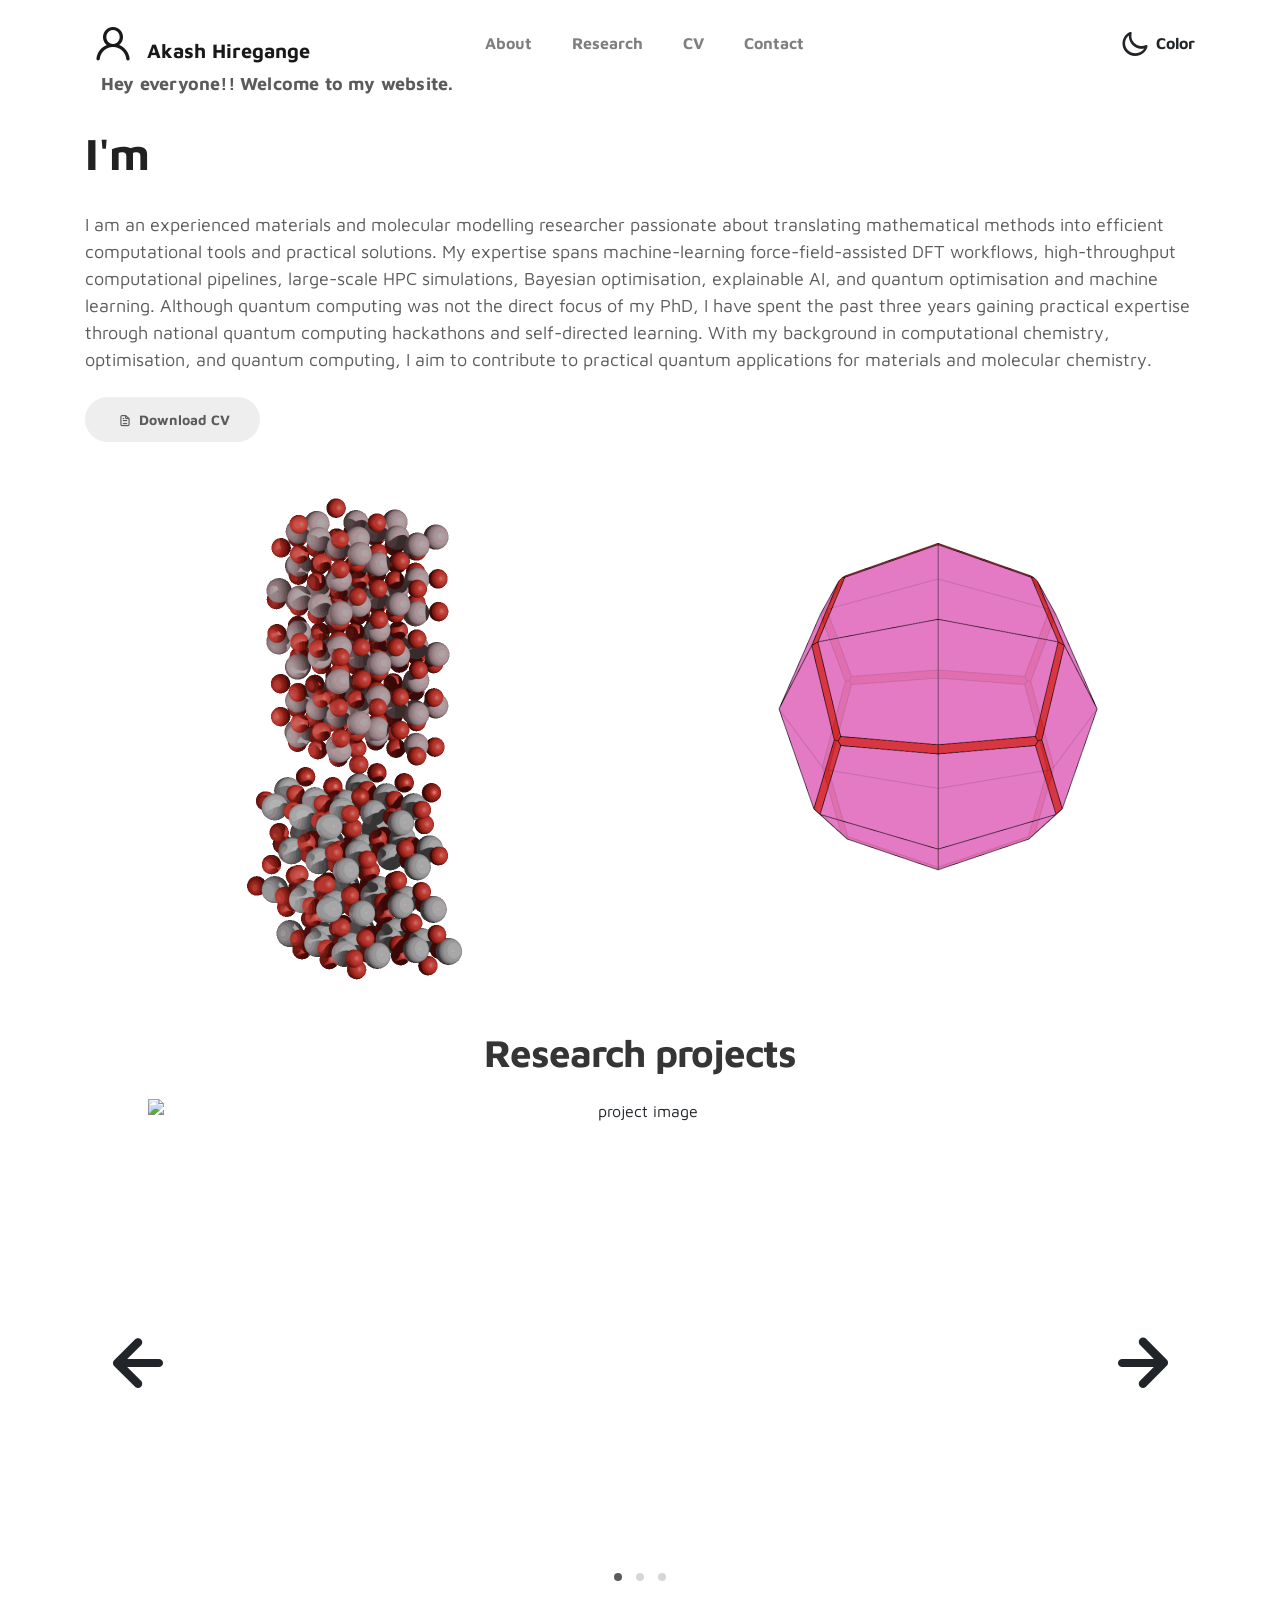
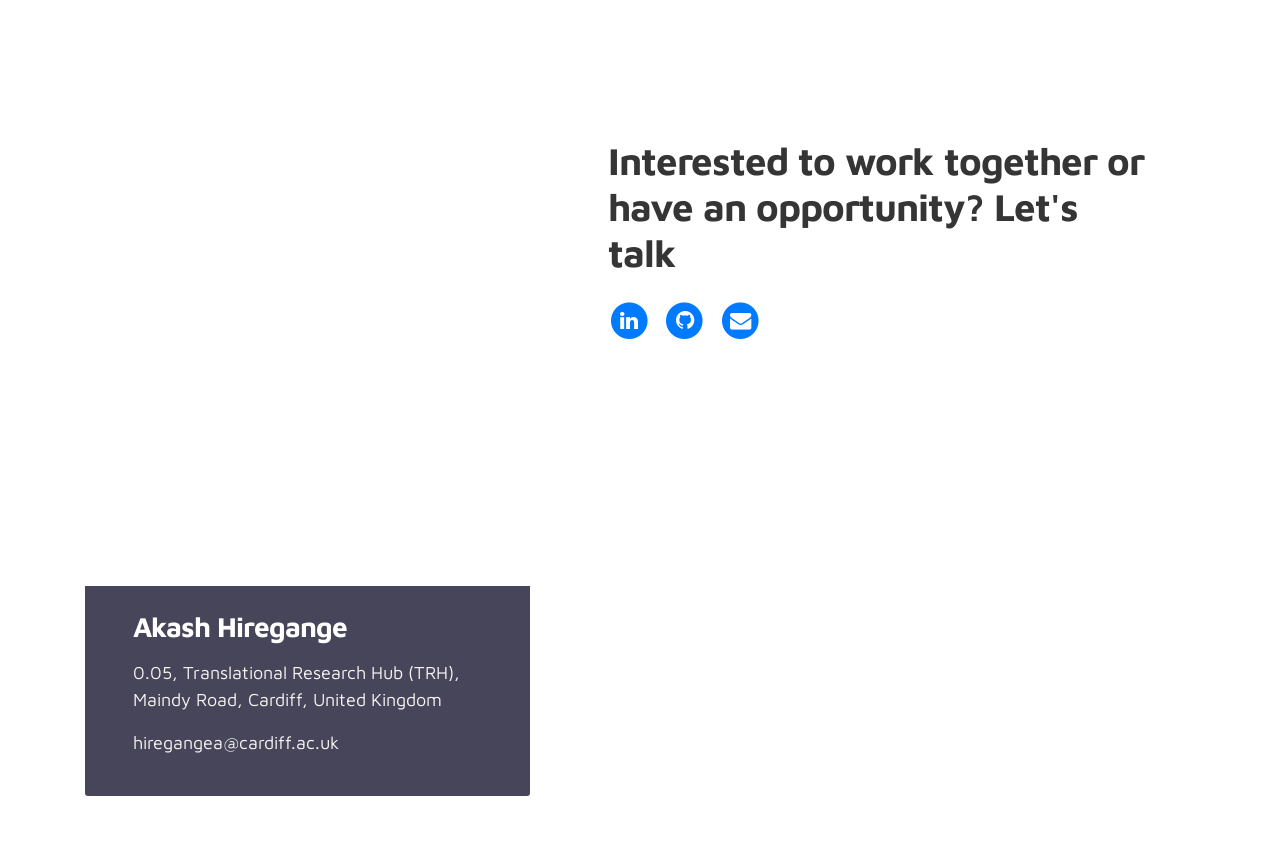
==== commit 7b46de8e: "Add meta to make sure it works on small devices" ====
--- a/index.html
+++ b/index.html
@@ -1,8 +1,9 @@
 <!doctype html>
 <html lang="en">
   <head>
+<!--    <meta name="viewport" content="width=device-width, initial-scale=1.0">-->
     <meta charset="utf-8">
-    <meta name="viewport" content="width=device-width, initial-scale=1, shrink-to-fit=no">
+    <meta name="viewport" content="width=device-width, initial-scale=1.0">
     <meta name="description" content="">
     <meta name="author" content="">
 
@@ -49,7 +50,7 @@
                         <a href="#project" class="nav-link"><span data-hover="Research">Research</span></a>
                     </li>
                     <li class="nav-item">
-                        <a href="resume.html" class="nav-link"><span data-hover="CV">CV</span></a>
+                        <a href="CV.html" class="nav-link"><span data-hover="CV">CV</span></a>
                     </li>
                     <li class="nav-item">
                         <a href="#contact" class="nav-link"><span data-hover="Contact">Contact</span></a>
@@ -142,19 +143,19 @@
                       <div class="owl-carousel owl-theme">
                         <div class="item">
                           <div class="project-info">
-                            <img src="images/project/Slide1.PNG" class="img-fluid" alt="project image">
+                            <img src="images/project/Slide1.png" class="img-fluid" alt="project image">
                           </div>
                         </div>
 
                         <div class="item">
                           <div class="project-info">
-                            <img src="images/project/Slide2.PNG" class="img-fluid" alt="project image">
+                            <img src="images/project/Slide2.png" class="img-fluid" alt="project image">
                           </div>
                         </div>
 
                         <div class="item">
                           <div class="project-info">
-                            <img src="images/project/Slide3.PNG" class="img-fluid" alt="project image">
+                            <img src="images/project/Slide3.png" class="img-fluid" alt="project image">
                           </div>
                         </div>
 
@@ -489,4 +490,4 @@
     <script src="js/custom.js"></script>
 
   </body>
-</html>
+</html>
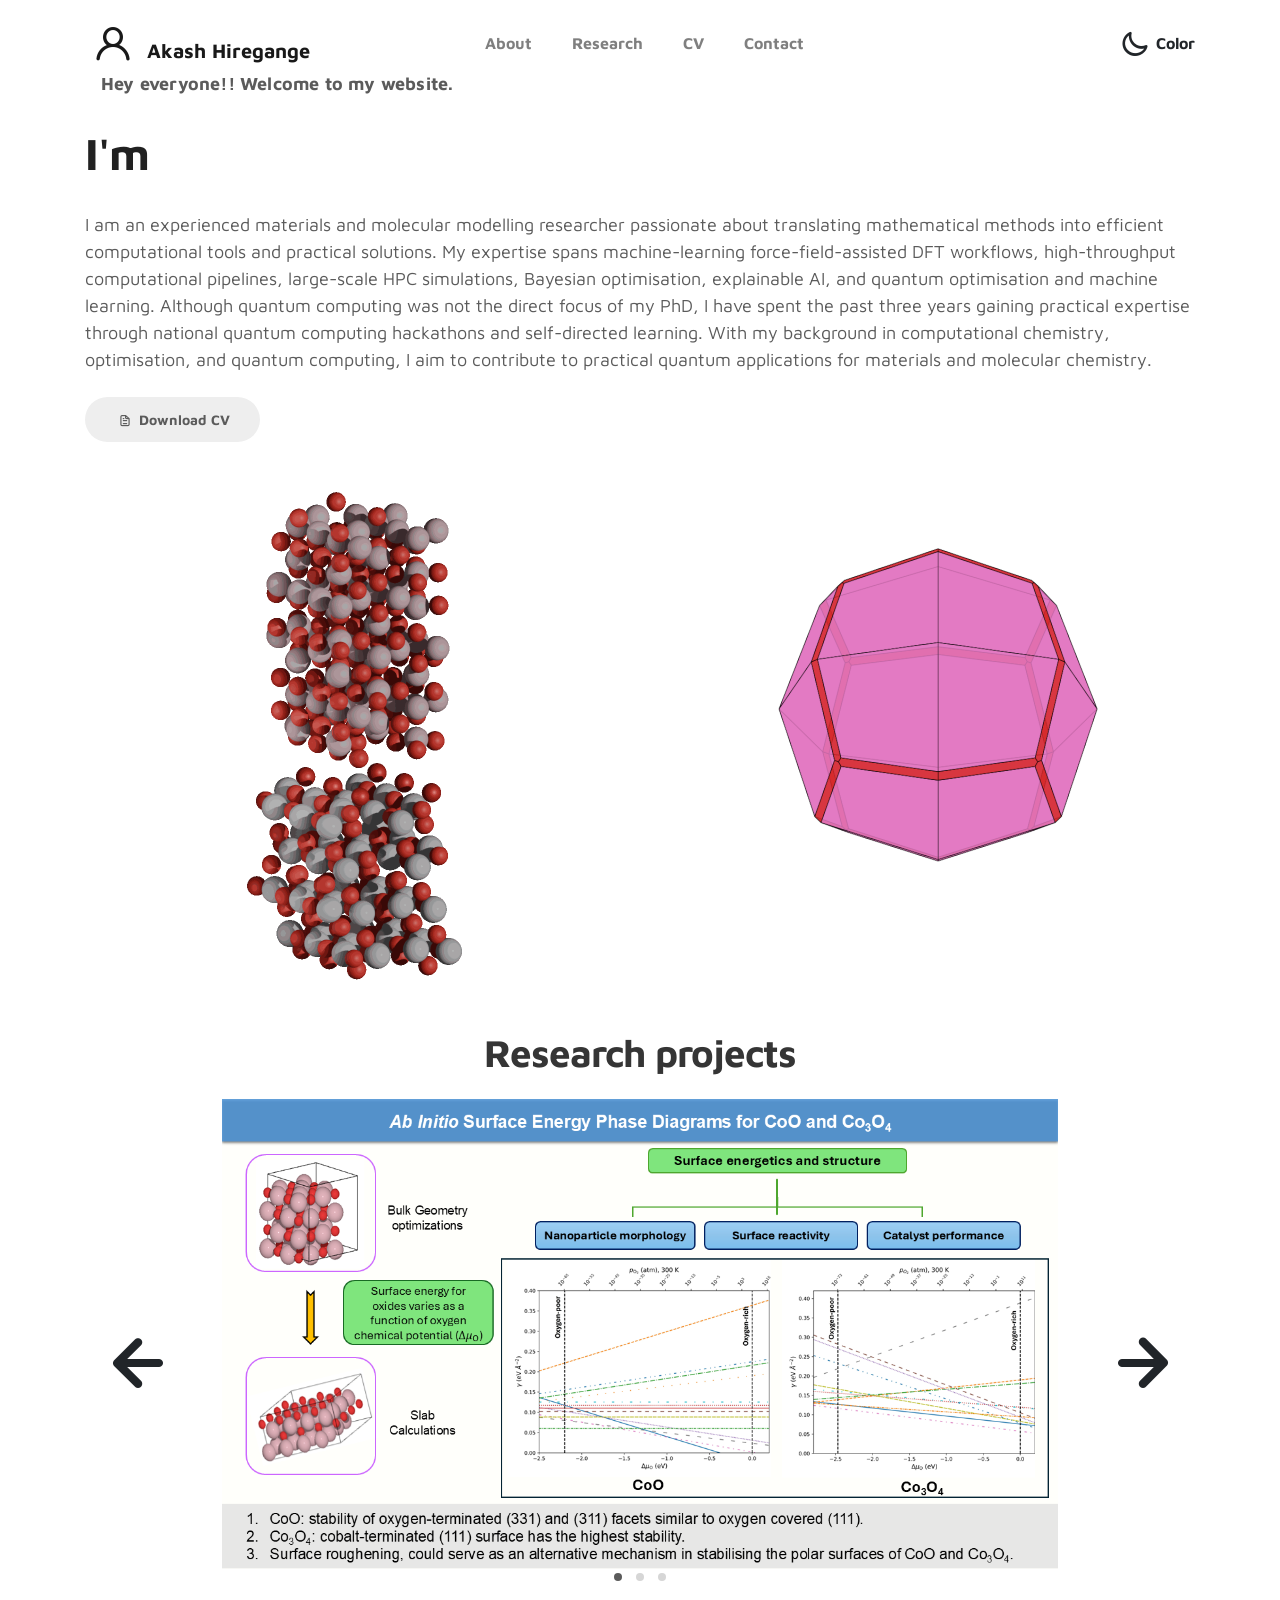
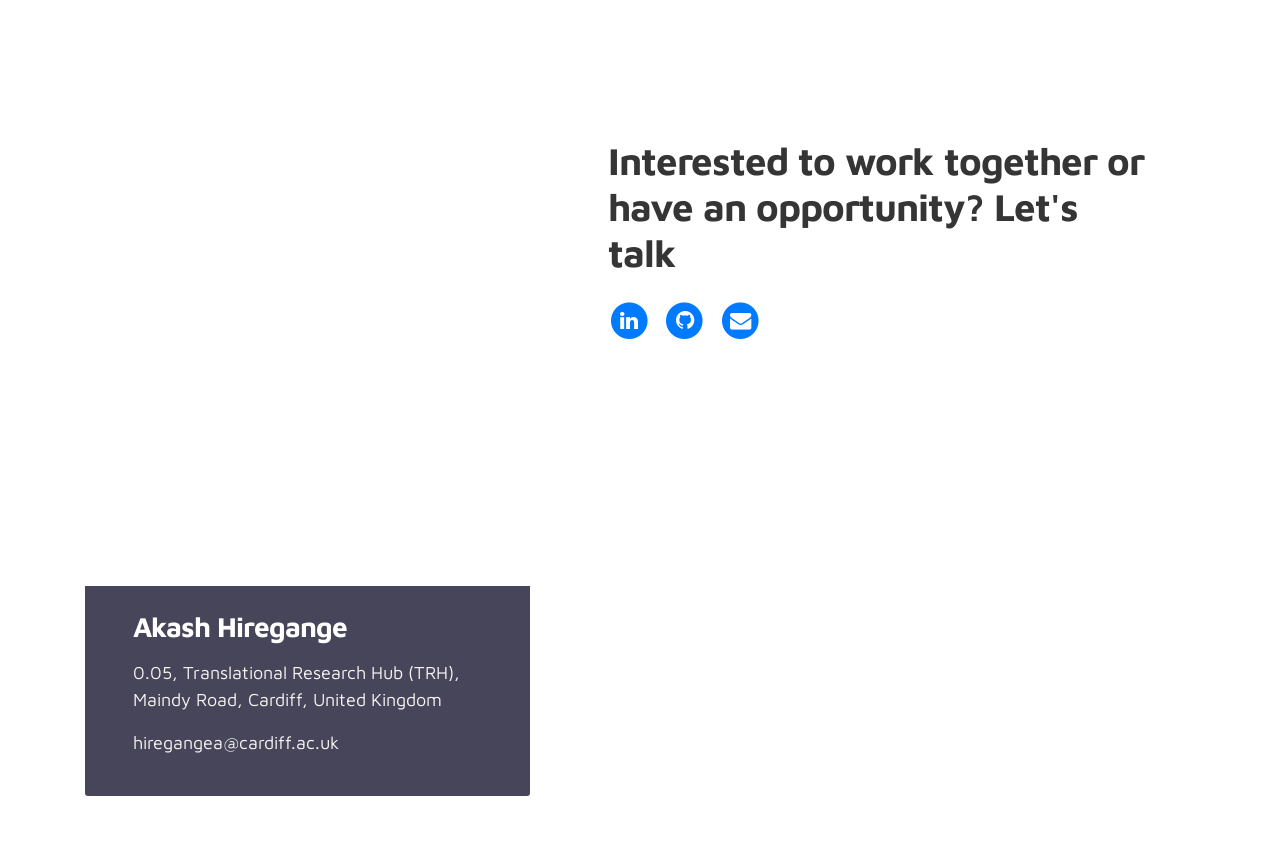
==== commit ec54b703: "Merge remote-tracking branch 'refs/remotes/origin/main'" ====
--- a/index.html
+++ b/index.html
@@ -143,19 +143,19 @@
                       <div class="owl-carousel owl-theme">
                         <div class="item">
                           <div class="project-info">
-                            <img src="images/project/Slide1.png" class="img-fluid" alt="project image">
+                            <img src="images/project/Slide1.PNG" class="img-fluid" alt="project image">
                           </div>
                         </div>
 
                         <div class="item">
                           <div class="project-info">
-                            <img src="images/project/Slide2.png" class="img-fluid" alt="project image">
+                            <img src="images/project/Slide2.PNG" class="img-fluid" alt="project image">
                           </div>
                         </div>
 
                         <div class="item">
                           <div class="project-info">
-                            <img src="images/project/Slide3.png" class="img-fluid" alt="project image">
+                            <img src="images/project/Slide3.PNG" class="img-fluid" alt="project image">
                           </div>
                         </div>
 
@@ -490,4 +490,4 @@
     <script src="js/custom.js"></script>
 
   </body>
-</html>+</html>
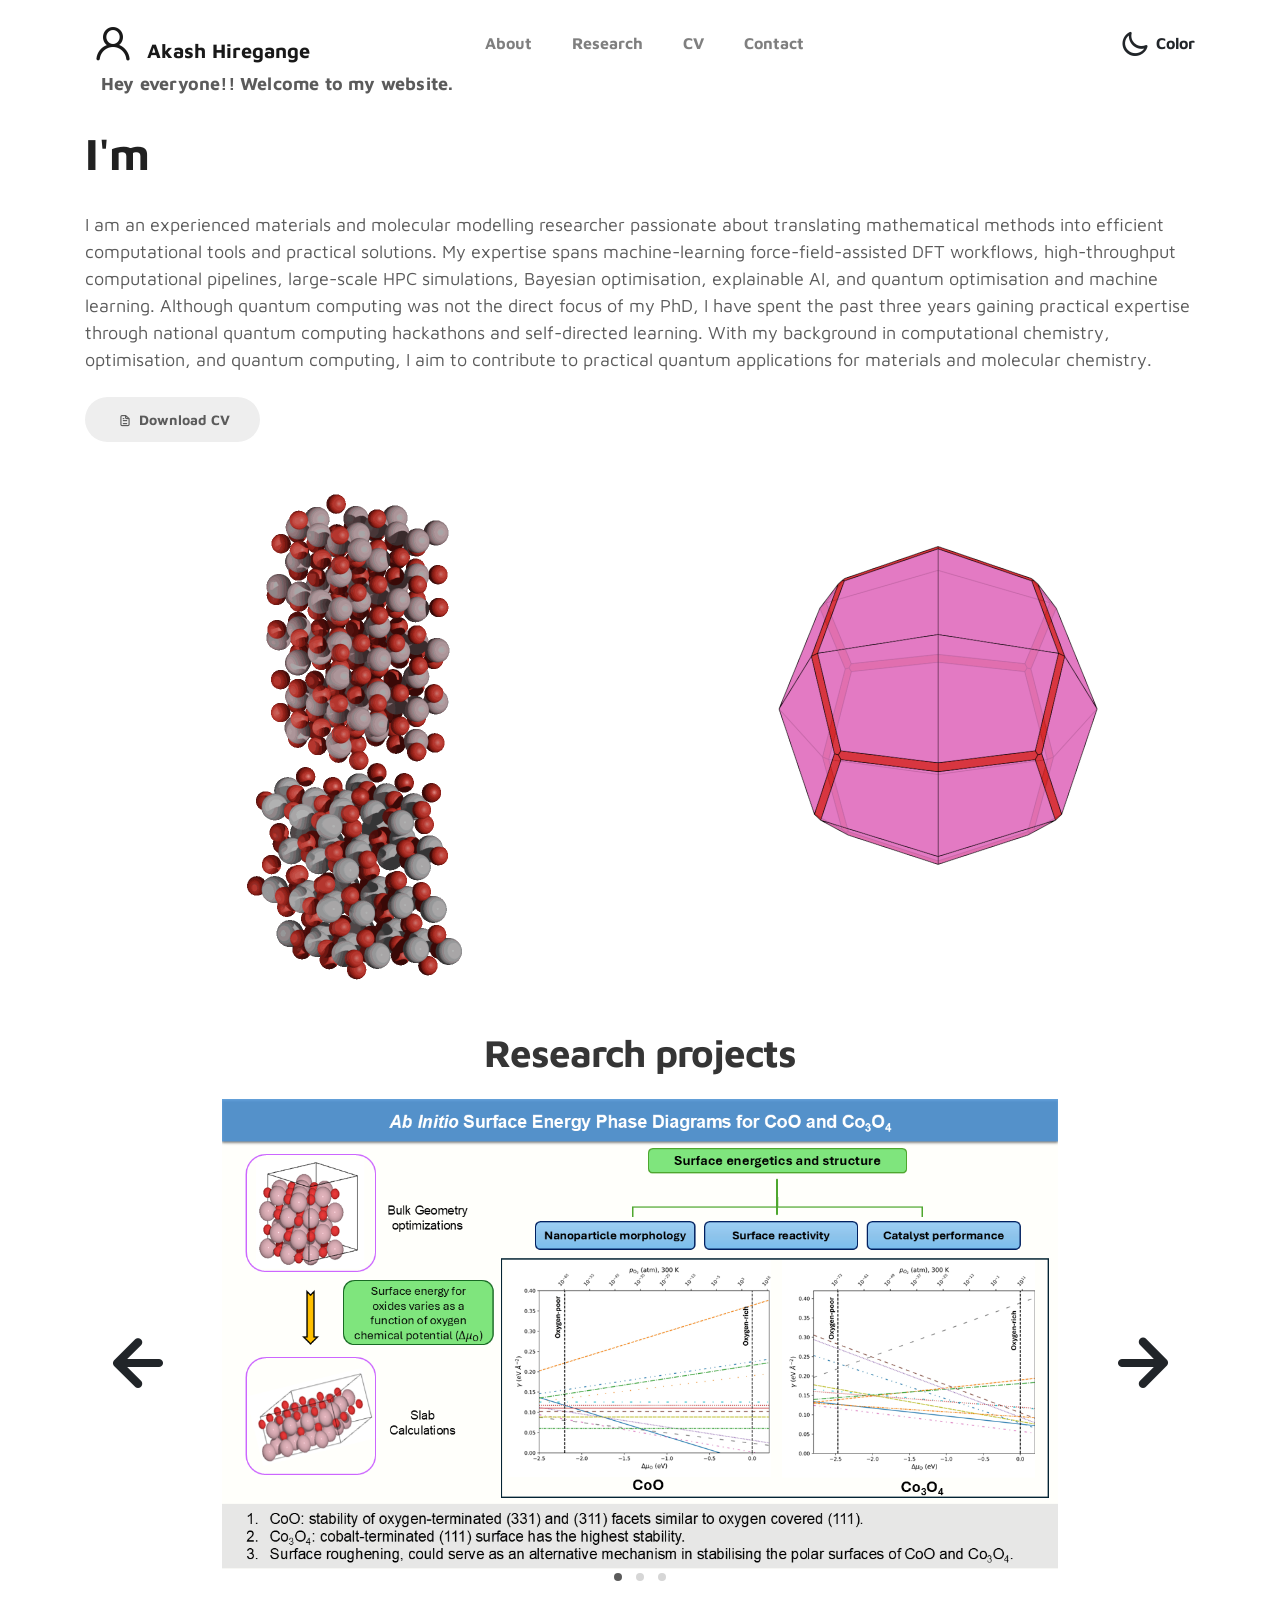
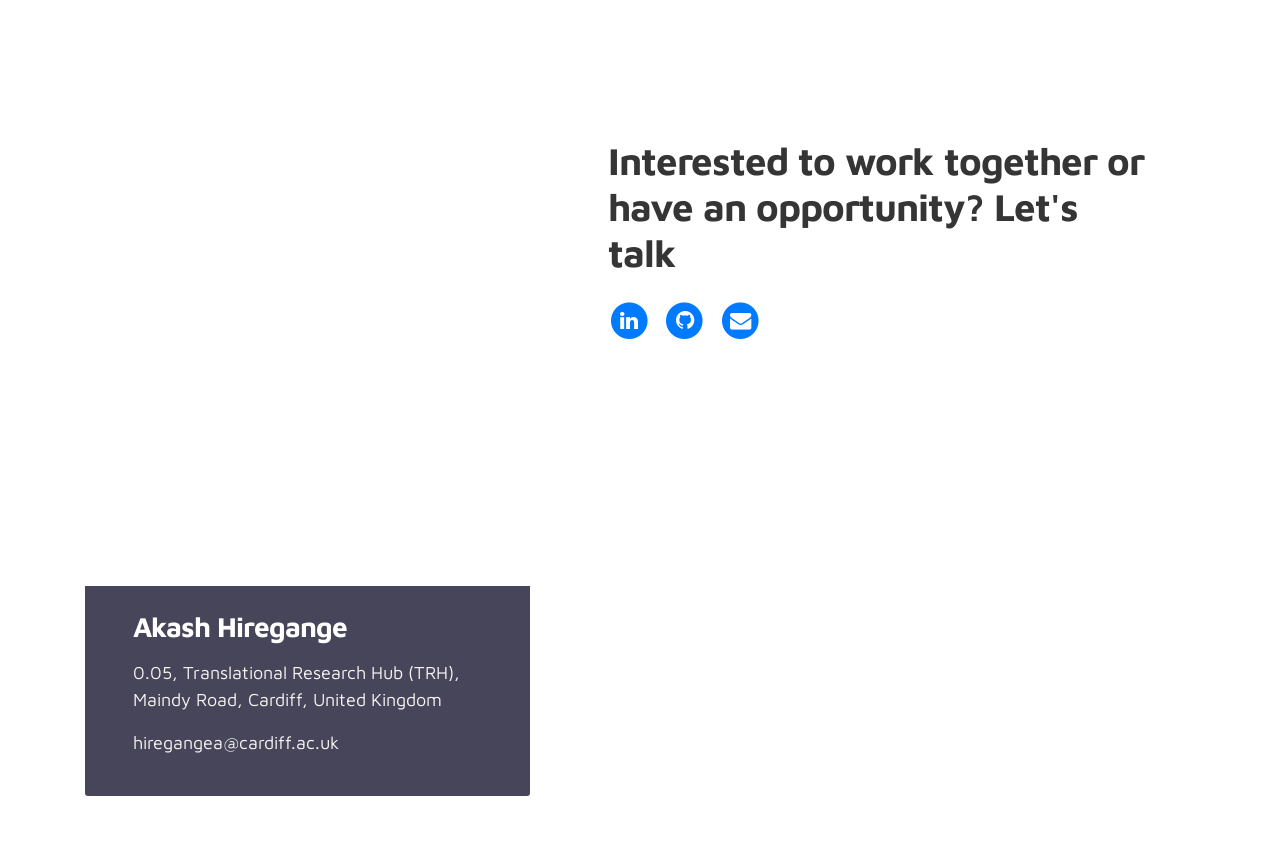
==== commit 7a786a7c: "Shrink to fit in index and remove title in resume navigation bar" ====
--- a/index.html
+++ b/index.html
@@ -3,7 +3,7 @@
   <head>
 <!--    <meta name="viewport" content="width=device-width, initial-scale=1.0">-->
     <meta charset="utf-8">
-    <meta name="viewport" content="width=device-width, initial-scale=1.0">
+    <meta name="viewport" content="width=device-width, initial-scale=1.0, shrink-to-fit=yes">
     <meta name="description" content="">
     <meta name="author" content="">
 
